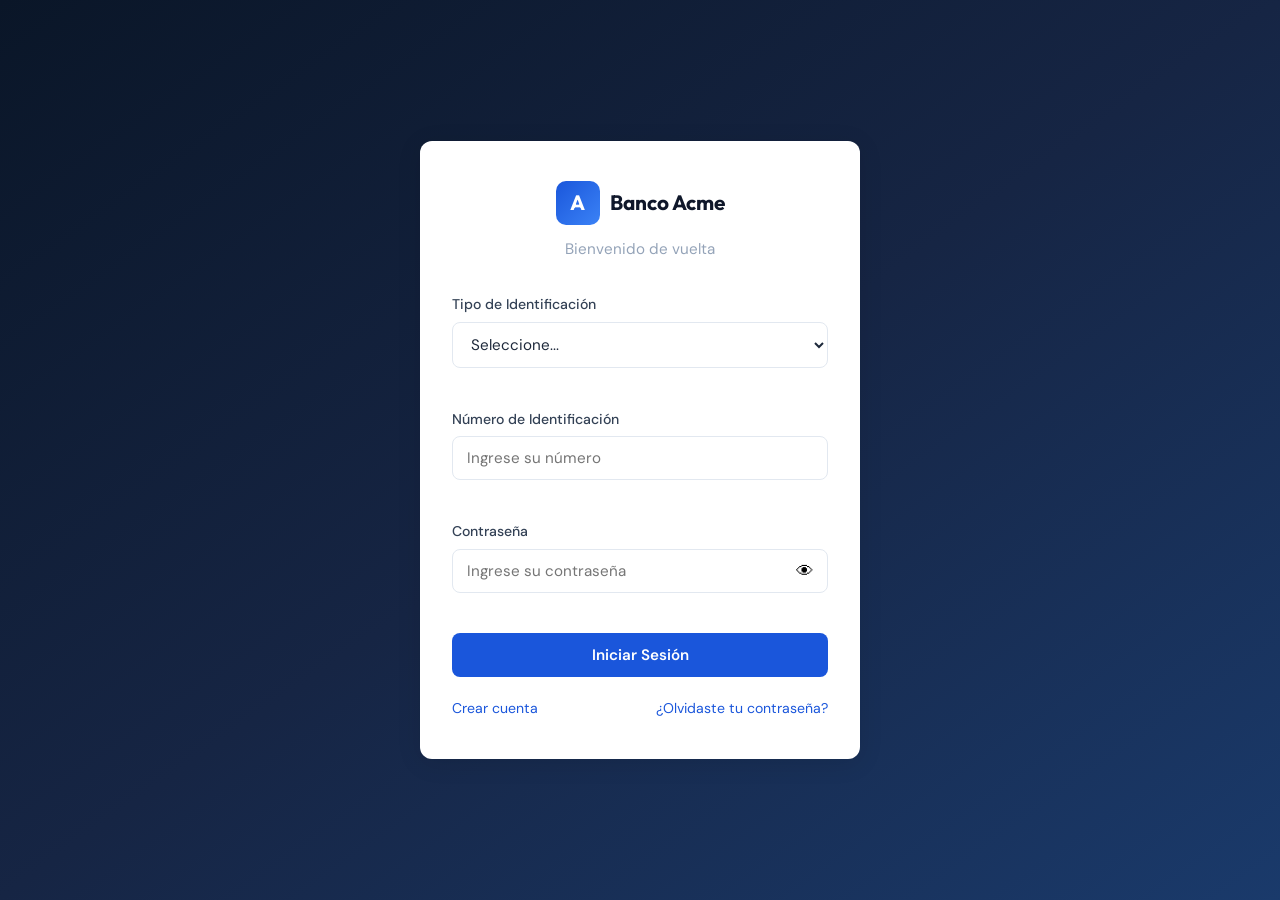
==== index.html @ b164e24a "feat: :memo: pruebas" ====
<!DOCTYPE html>
<html lang="es">
<head>
    <meta charset="UTF-8">
    <meta name="viewport" content="width=device-width, initial-scale=1.0">
    <title>Banco Acme - Inicio de Sesión</title>
    <link rel="preconnect" href="https://fonts.googleapis.com">
    <link href="https://fonts.googleapis.com/css2?family=Outfit:wght@300;400;500;600;700&family=DM+Sans:wght@400;500;600&display=swap" rel="stylesheet">
    <link rel="stylesheet" href="css/styles.css">
</head>
<body class="page-auth">

    <!-- ==============================
         PÁGINA DE INICIO DE SESIÓN
    ============================== -->
    <div class="auth-container">
        <div class="auth-card">
            <!-- Logo y título -->
            <div class="auth-header">
                <div class="logo">
                    <div class="logo-icon">A</div>
                    <span class="logo-text">Banco Acme</span>
                </div>
                <p class="auth-subtitle">Bienvenido de vuelta</p>
            </div>

            <!-- Formulario de login -->
            <div id="loginForm">
                <div class="form-group">
                    <label for="tipoId">Tipo de Identificación</label>
                    <select id="tipoId" required>
                        <option value="">Seleccione...</option>
                        <option value="CC">Cédula de Ciudadanía</option>
                        <option value="TI">Tarjeta de Identidad</option>
                        <option value="CE">Cédula de Extranjería</option>
                        <option value="PP">Pasaporte</option>
                    </select>
                    <span class="error-msg" id="errorTipoId"></span>
                </div>

                <div class="form-group">
                    <label for="numId">Número de Identificación</label>
                    <input type="text" id="numId" placeholder="Ingrese su número" required>
                    <span class="error-msg" id="errorNumId"></span>
                </div>

                <div class="form-group">
                    <label for="password">Contraseña</label>
                    <div class="password-wrapper">
                        <input type="password" id="password" placeholder="Ingrese su contraseña" required>
                        <button type="button" class="toggle-pass" onclick="togglePassword('password', this)">👁</button>
                    </div>
                    <span class="error-msg" id="errorPassword"></span>
                </div>

                <button class="btn btn-primary" onclick="iniciarSesion()">Iniciar Sesión</button>

                <!-- Mensaje de error general -->
                <div id="mensajeError" class="alert alert-error" style="display:none;"></div>

                <div class="auth-links">
                    <a href="registro.html">Crear cuenta</a>
                    <a href="recuperar.html">¿Olvidaste tu contraseña?</a>
                </div>
            </div>
        </div>
    </div>

    <script src="js/utils.js"></script>
    <script src="js/auth.js"></script>
</body>
</html>
---- css/styles.css ----
/* ==============================
   VARIABLES CSS (Paleta bancaria)
   ============================== */
:root {
    --azul-oscuro: #0a1628;
    --azul-primario: #1a56db;
    --azul-hover: #1648b8;
    --azul-claro: #e8f0fe;
    --verde: #16a34a;
    --rojo: #dc2626;
    --rojo-claro: #fef2f2;
    --gris-50: #f8fafc;
    --gris-100: #f1f5f9;
    --gris-200: #e2e8f0;
    --gris-300: #cbd5e1;
    --gris-400: #94a3b8;
    --gris-600: #475569;
    --gris-700: #334155;
    --gris-800: #1e293b;
    --gris-900: #0f172a;
    --blanco: #ffffff;
    --sombra: 0 1px 3px rgba(0,0,0,0.08), 0 4px 12px rgba(0,0,0,0.04);
    --sombra-lg: 0 4px 24px rgba(0,0,0,0.1);
    --radio: 12px;
    --radio-sm: 8px;
    --transicion: 0.2s ease;
}

/* ==============================
   RESET Y BASE
   ============================== */
*, *::before, *::after {
    margin: 0;
    padding: 0;
    box-sizing: border-box;
}

body {
    font-family: 'DM Sans', sans-serif;
    background: var(--gris-50);
    color: var(--gris-800);
    line-height: 1.6;
    min-height: 100vh;
}

h1, h2, h3 {
    font-family: 'Outfit', sans-serif;
    font-weight: 600;
    color: var(--gris-900);
}

/* ==============================
   LOGO
   ============================== */
.logo {
    display: flex;
    align-items: center;
    gap: 10px;
}

.logo-icon {
    width: 44px;
    height: 44px;
    background: linear-gradient(135deg, var(--azul-primario), #3b82f6);
    color: var(--blanco);
    border-radius: 10px;
    display: flex;
    align-items: center;
    justify-content: center;
    font-family: 'Outfit', sans-serif;
    font-weight: 700;
    font-size: 1.3rem;
}

.logo-icon--sm {
    width: 36px;
    height: 36px;
    font-size: 1rem;
}

.logo-text {
    font-family: 'Outfit', sans-serif;
    font-weight: 700;
    font-size: 1.3rem;
    color: var(--gris-900);
}

/* ==============================
   PÁGINAS DE AUTENTICACIÓN
   ============================== */
.page-auth {
    display: flex;
    align-items: center;
    justify-content: center;
    min-height: 100vh;
    padding: 20px;
    background: linear-gradient(145deg, var(--azul-oscuro) 0%, #162544 50%, #1a3a6b 100%);
}

.auth-container {
    width: 100%;
    max-width: 440px;
    animation: fadeIn 0.4s ease;
}

.auth-card {
    background: var(--blanco);
    border-radius: var(--radio);
    padding: 40px 32px;
    box-shadow: var(--sombra-lg);
}

.auth-card--wide {
    max-width: 720px;
}

.auth-container:has(.auth-card--wide) {
    max-width: 720px;
}

.auth-header {
    text-align: center;
    margin-bottom: 32px;
}

.auth-header .logo {
    justify-content: center;
    margin-bottom: 12px;
}

.auth-subtitle {
    color: var(--gris-400);
    font-size: 0.95rem;
}

.auth-links {
    display: flex;
    justify-content: space-between;
    margin-top: 20px;
    font-size: 0.88rem;
}

.auth-links a {
    color: var(--azul-primario);
    text-decoration: none;
    transition: color var(--transicion);
}

.auth-links a:hover {
    color: var(--azul-hover);
    text-decoration: underline;
}

/* ==============================
   FORMULARIOS
   ============================== */
.form-group {
    margin-bottom: 18px;
}

.form-group label {
    display: block;
    font-size: 0.88rem;
    font-weight: 500;
    color: var(--gris-700);
    margin-bottom: 6px;
}

.form-group input,
.form-group select {
    width: 100%;
    padding: 11px 14px;
    border: 1.5px solid var(--gris-200);
    border-radius: var(--radio-sm);
    font-size: 0.95rem;
    font-family: 'DM Sans', sans-serif;
    color: var(--gris-800);
    background: var(--blanco);
    transition: border-color var(--transicion), box-shadow var(--transicion);
    outline: none;
}

.form-group input:focus,
.form-group select:focus {
    border-color: var(--azul-primario);
    box-shadow: 0 0 0 3px rgba(26, 86, 219, 0.12);
}

.form-group input.input-error,
.form-group select.input-error {
    border-color: var(--rojo);
}

.password-wrapper {
    position: relative;
}

.password-wrapper input {
    padding-right: 44px;
}

.toggle-pass {
    position: absolute;
    right: 10px;
    top: 50%;
    transform: translateY(-50%);
    background: none;
    border: none;
    cursor: pointer;
    font-size: 1.1rem;
    padding: 4px;
}

.error-msg {
    display: block;
    color: var(--rojo);
    font-size: 0.8rem;
    margin-top: 4px;
    min-height: 18px;
}

.form-grid {
    display: grid;
    grid-template-columns: 1fr 1fr;
    gap: 0 20px;
}

/* ==============================
   BOTONES
   ============================== */
.btn {
    display: inline-flex;
    align-items: center;
    justify-content: center;
    gap: 8px;
    padding: 12px 24px;
    border: none;
    border-radius: var(--radio-sm);
    font-family: 'DM Sans', sans-serif;
    font-size: 0.95rem;
    font-weight: 600;
    cursor: pointer;
    transition: all var(--transicion);
    text-decoration: none;
}

.btn-primary {
    background: var(--azul-primario);
    color: var(--blanco);
    width: 100%;
}

.btn-primary:hover {
    background: var(--azul-hover);
    transform: translateY(-1px);
}

.btn-secondary {
    background: var(--gris-100);
    color: var(--gris-700);
}

.btn-secondary:hover {
    background: var(--gris-200);
}

.btn-outline {
    background: transparent;
    color: var(--azul-primario);
    border: 1.5px solid var(--azul-primario);
    padding: 8px 16px;
    font-size: 0.88rem;
}

.btn-outline:hover {
    background: var(--azul-claro);
}

.btn-group {
    display: flex;
    gap: 12px;
    margin-top: 8px;
}

.btn-group .btn {
    flex: 1;
}

/* ==============================
   ALERTAS
   ============================== */
.alert {
    padding: 12px 16px;
    border-radius: var(--radio-sm);
    font-size: 0.9rem;
    margin-top: 16px;
    text-align: center;
}

.alert-error {
    background: var(--rojo-claro);
    color: var(--rojo);
    border: 1px solid #fecaca;
}

.alert-success {
    background: #f0fdf4;
    color: var(--verde);
    border: 1px solid #bbf7d0;
}

.info-text {
    color: var(--gris-400);
    font-size: 0.9rem;
    text-align: center;
    padding: 20px;
}

/* ==============================
   RESUMEN DE REGISTRO
   ============================== */
.resumen-card {
    text-align: center;
    padding: 20px 0;
}

.resumen-icon {
    font-size: 3rem;
    margin-bottom: 12px;
}

.resumen-card h2 {
    margin-bottom: 20px;
    color: var(--verde);
}

.resumen-datos {
    background: var(--gris-50);
    border-radius: var(--radio-sm);
    padding: 20px;
    text-align: left;
    margin-bottom: 24px;
}

.resumen-datos p {
    padding: 6px 0;
    border-bottom: 1px solid var(--gris-200);
}

.resumen-datos p:last-child {
    border-bottom: none;
}

/* ==============================
   LAYOUT DEL DASHBOARD
   ============================== */
.page-dashboard {
    display: flex;
    min-height: 100vh;
}

/* Sidebar */
.sidebar {
    width: 260px;
    background: var(--blanco);
    border-right: 1px solid var(--gris-200);
    display: flex;
    flex-direction: column;
    position: fixed;
    top: 0;
    left: 0;
    bottom: 0;
    z-index: 100;
    transition: transform 0.3s ease;
}

.sidebar-header {
    padding: 20px 20px 16px;
    border-bottom: 1px solid var(--gris-200);
}

.sidebar-nav {
    flex: 1;
    padding: 12px;
    display: flex;
    flex-direction: column;
    gap: 4px;
    overflow-y: auto;
}

.nav-item {
    display: flex;
    align-items: center;
    gap: 10px;
    width: 100%;
    padding: 11px 14px;
    border: none;
    border-radius: var(--radio-sm);
    background: transparent;
    font-family: 'DM Sans', sans-serif;
    font-size: 0.92rem;
    font-weight: 500;
    color: var(--gris-600);
    cursor: pointer;
    transition: all var(--transicion);
    text-align: left;
}

.nav-item:hover {
    background: var(--gris-100);
    color: var(--gris-900);
}

.nav-item.active {
    background: var(--azul-claro);
    color: var(--azul-primario);
    font-weight: 600;
}

.nav-item--danger {
    color: var(--rojo);
}

.nav-item--danger:hover {
    background: var(--rojo-claro);
    color: var(--rojo);
}

.nav-icon {
    font-size: 1.1rem;
    width: 22px;
    text-align: center;
}

.sidebar-footer {
    padding: 16px 20px;
    border-top: 1px solid var(--gris-200);
    font-size: 0.85rem;
    color: var(--gris-400);
}

/* Menú toggle para móviles */
.menu-toggle {
    display: none;
    position: fixed;
    top: 14px;
    left: 14px;
    z-index: 200;
    background: var(--blanco);
    border: 1px solid var(--gris-200);
    border-radius: var(--radio-sm);
    padding: 8px 12px;
    font-size: 1.3rem;
    cursor: pointer;
    box-shadow: var(--sombra);
}

/* Contenido principal */
.main-content {
    flex: 1;
    margin-left: 260px;
    padding: 32px;
    max-width: 960px;
}

.dash-header {
    display: flex;
    justify-content: space-between;
    align-items: center;
    margin-bottom: 28px;
}

.dash-header h1 {
    font-size: 1.6rem;
}

.dash-fecha {
    color: var(--gris-400);
    font-size: 0.88rem;
}

/* ==============================
   TARJETA DE CUENTA
   ============================== */
.cuenta-card {
    background: linear-gradient(135deg, var(--azul-oscuro) 0%, #1a3a6b 100%);
    border-radius: var(--radio);
    padding: 28px 32px;
    color: var(--blanco);
    box-shadow: var(--sombra-lg);
}

.cuenta-card__header {
    display: flex;
    justify-content: space-between;
    align-items: center;
    margin-bottom: 24px;
}

.cuenta-badge {
    background: rgba(255,255,255,0.15);
    padding: 4px 12px;
    border-radius: 20px;
    font-size: 0.8rem;
    font-weight: 500;
}

.cuenta-estado {
    font-size: 0.85rem;
    color: #86efac;
}

.cuenta-numero {
    font-family: 'Outfit', monospace;
    font-size: 1.3rem;
    letter-spacing: 2px;
    margin-bottom: 16px;
    opacity: 0.9;
}

.cuenta-saldo-label {
    font-size: 0.85rem;
    opacity: 0.7;
}

.cuenta-saldo {
    font-family: 'Outfit', sans-serif;
    font-size: 2.2rem;
    font-weight: 700;
}

.cuenta-card__footer {
    margin-top: 24px;
    padding-top: 16px;
    border-top: 1px solid rgba(255,255,255,0.15);
    display: flex;
    justify-content: space-between;
    font-size: 0.88rem;
    opacity: 0.85;
}

/* ==============================
   SECCIONES DEL DASHBOARD
   ============================== */
.seccion-header {
    display: flex;
    justify-content: space-between;
    align-items: center;
    margin-bottom: 20px;
}

.seccion-header h2 {
    font-size: 1.2rem;
}

/* Tabla */
.tabla-container {
    background: var(--blanco);
    border-radius: var(--radio);
    box-shadow: var(--sombra);
    overflow-x: auto;
}

.tabla {
    width: 100%;
    border-collapse: collapse;
}

.tabla th {
    background: var(--gris-50);
    padding: 12px 16px;
    text-align: left;
    font-size: 0.82rem;
    font-weight: 600;
    color: var(--gris-600);
    text-transform: uppercase;
    letter-spacing: 0.5px;
    border-bottom: 2px solid var(--gris-200);
}

.tabla td {
    padding: 12px 16px;
    font-size: 0.9rem;
    border-bottom: 1px solid var(--gris-100);
}

.tabla tr:hover td {
    background: var(--gris-50);
}

.valor-positivo {
    color: var(--verde);
    font-weight: 600;
}

.valor-negativo {
    color: var(--rojo);
    font-weight: 600;
}

/* Formulario de operación */
.form-operacion {
    background: var(--blanco);
    border-radius: var(--radio);
    padding: 28px;
    box-shadow: var(--sombra);
    max-width: 500px;
}

.info-cuenta {
    background: var(--gris-50);
    border-radius: var(--radio-sm);
    padding: 16px;
    margin-bottom: 20px;
}

.info-cuenta p {
    font-size: 0.9rem;
    padding: 4px 0;
}

/* Resumen de transacción */
.resumen-transaccion {
    margin-top: 24px;
    background: var(--blanco);
    border-radius: var(--radio);
    padding: 24px;
    box-shadow: var(--sombra);
    border-left: 4px solid var(--verde);
}

.resumen-transaccion h3 {
    color: var(--verde);
    margin-bottom: 16px;
    font-size: 1.05rem;
}

.resumen-transaccion p {
    padding: 6px 0;
    font-size: 0.9rem;
    border-bottom: 1px solid var(--gris-100);
}

.resumen-transaccion p:last-child {
    border-bottom: none;
}

.resumen-transaccion .btn-outline {
    margin-top: 16px;
}

/* ==============================
   CERTIFICADO BANCARIO
   ============================== */
.certificado {
    background: var(--blanco);
    border-radius: var(--radio);
    box-shadow: var(--sombra);
    padding: 48px 40px;
    max-width: 700px;
    border: 2px solid var(--gris-200);
}

.certificado__header {
    text-align: center;
    padding-bottom: 20px;
    border-bottom: 2px solid var(--azul-primario);
    margin-bottom: 32px;
}

.certificado__header .logo {
    justify-content: center;
    margin-bottom: 4px;
}

.certificado__header p {
    font-size: 0.85rem;
    color: var(--gris-400);
}

.certificado__body h2 {
    text-align: center;
    font-size: 1.4rem;
    margin-bottom: 8px;
    letter-spacing: 2px;
}

.certificado__fecha {
    text-align: center;
    color: var(--gris-400);
    font-size: 0.9rem;
    margin-bottom: 28px;
}

.certificado__texto p {
    margin-bottom: 16px;
    font-size: 0.95rem;
    line-height: 1.7;
}

.certificado__titular {
    font-size: 1.15rem !important;
    font-weight: 600;
    text-align: center;
    color: var(--azul-primario);
    text-transform: uppercase;
    letter-spacing: 1px;
}

.certificado__tabla {
    width: 100%;
    margin: 20px 0;
    border-collapse: collapse;
}

.certificado__tabla td {
    padding: 8px 12px;
    font-size: 0.92rem;
    border-bottom: 1px solid var(--gris-100);
}

.certificado__footer {
    margin-top: 48px;
    text-align: center;
}

.firma-linea {
    width: 200px;
    height: 1px;
    background: var(--gris-800);
    margin: 0 auto 8px;
}

.certificado__footer p {
    font-size: 0.88rem;
    color: var(--gris-600);
}

/* ==============================
   ANIMACIONES
   ============================== */
@keyframes fadeIn {
    from { opacity: 0; transform: translateY(12px); }
    to { opacity: 1; transform: translateY(0); }
}

.seccion {
    animation: fadeIn 0.3s ease;
}

/* ==============================
   RESPONSIVE
   ============================== */
@media (max-width: 768px) {
    .form-grid {
        grid-template-columns: 1fr;
    }

    .auth-card {
        padding: 28px 20px;
    }

    /* Dashboard móvil */
    .sidebar {
        transform: translateX(-100%);
    }

    .sidebar.open {
        transform: translateX(0);
    }

    .menu-toggle {
        display: block;
    }

    .main-content {
        margin-left: 0;
        padding: 20px 16px;
        padding-top: 60px;
    }

    .dash-header {
        flex-direction: column;
        align-items: flex-start;
        gap: 4px;
    }

    .dash-header h1 {
        font-size: 1.3rem;
    }

    .cuenta-card {
        padding: 20px;
    }

    .cuenta-saldo {
        font-size: 1.7rem;
    }

    .cuenta-card__footer {
        flex-direction: column;
        gap: 4px;
    }

    .certificado {
        padding: 24px 16px;
    }

    .seccion-header {
        flex-direction: column;
        gap: 12px;
        align-items: flex-start;
    }
}

@media (max-width: 480px) {
    .auth-links {
        flex-direction: column;
        gap: 8px;
        text-align: center;
    }

    .btn-group {
        flex-direction: column;
    }
}

/* ==============================
   IMPRESIÓN
   ============================== */
@media print {
    .sidebar, .menu-toggle, .btn, .nav-item, .dash-header {
        display: none !important;
    }

    .main-content {
        margin: 0;
        padding: 0;
    }

    .seccion {
        display: block !important;
        box-shadow: none;
    }

    .certificado {
        border: 1px solid #ccc;
        box-shadow: none;
    }
}
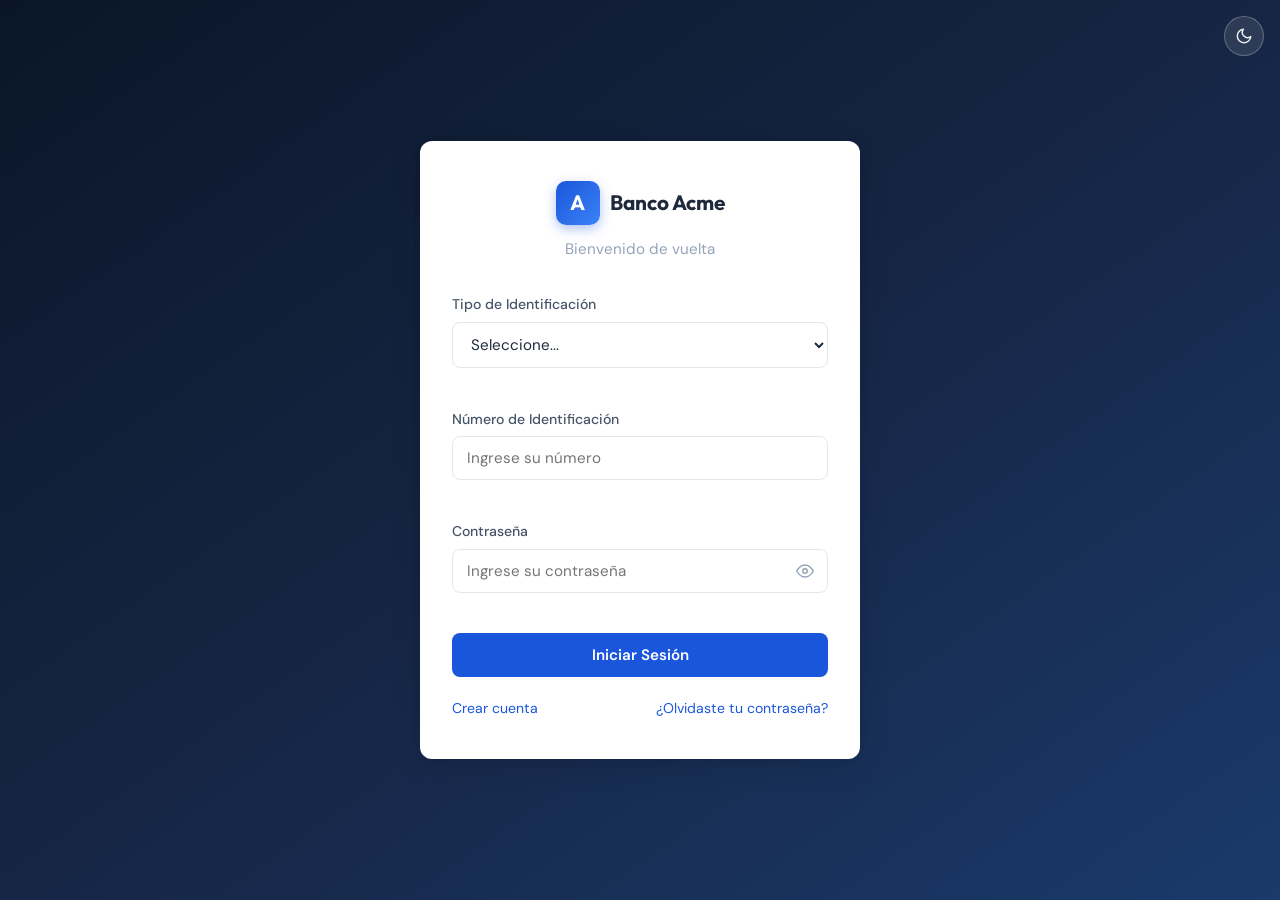
==== commit 8c4a90a9: "feat: sparkles: addFuntions" ====
--- a/index.html
+++ b/index.html
@@ -4,17 +4,31 @@
     <meta charset="UTF-8">
     <meta name="viewport" content="width=device-width, initial-scale=1.0">
     <title>Banco Acme - Inicio de Sesión</title>
+
+    <!-- Aplicar el tema ANTES de que se muestre la página,
+         para evitar que el usuario vea un "parpadeo" de colores incorrectos -->
+    <script>
+        var temaGuardado = localStorage.getItem("acmebank_tema");
+        if (temaGuardado === "dark") {
+            document.documentElement.setAttribute("data-theme", "dark");
+        }
+    </script>
+
     <link rel="preconnect" href="https://fonts.googleapis.com">
     <link href="https://fonts.googleapis.com/css2?family=Outfit:wght@300;400;500;600;700&family=DM+Sans:wght@400;500;600&display=swap" rel="stylesheet">
     <link rel="stylesheet" href="css/styles.css">
 </head>
 <body class="page-auth">
 
+    <!-- Botón para cambiar entre modo claro y oscuro -->
+    <button class="theme-toggle" id="btnTema" onclick="toggleTema()" title="Cambiar tema"></button>
+
     <!-- ==============================
          PÁGINA DE INICIO DE SESIÓN
     ============================== -->
     <div class="auth-container">
         <div class="auth-card">
+
             <!-- Logo y título -->
             <div class="auth-header">
                 <div class="logo">
@@ -48,14 +62,21 @@
                     <label for="password">Contraseña</label>
                     <div class="password-wrapper">
                         <input type="password" id="password" placeholder="Ingrese su contraseña" required>
-                        <button type="button" class="toggle-pass" onclick="togglePassword('password', this)">👁</button>
+                        <!-- El botón del ojo, el ícono SVG lo pone utils.js al hacer clic -->
+                        <button type="button" class="toggle-pass" onclick="togglePassword('password', this)" aria-label="Mostrar contraseña">
+                            <svg xmlns="http://www.w3.org/2000/svg" width="18" height="18" viewBox="0 0 24 24"
+                                fill="none" stroke="currentColor" stroke-width="2" stroke-linecap="round" stroke-linejoin="round">
+                                <path d="M1 12s4-8 11-8 11 8 11 8-4 8-11 8-11-8-11-8z"/>
+                                <circle cx="12" cy="12" r="3"/>
+                            </svg>
+                        </button>
                     </div>
                     <span class="error-msg" id="errorPassword"></span>
                 </div>
 
                 <button class="btn btn-primary" onclick="iniciarSesion()">Iniciar Sesión</button>
 
-                <!-- Mensaje de error general -->
+                <!-- Mensaje de error general (se muestra si el usuario no existe) -->
                 <div id="mensajeError" class="alert alert-error" style="display:none;"></div>
 
                 <div class="auth-links">
@@ -63,10 +84,11 @@
                     <a href="recuperar.html">¿Olvidaste tu contraseña?</a>
                 </div>
             </div>
+
         </div>
     </div>
 
     <script src="js/utils.js"></script>
     <script src="js/auth.js"></script>
 </body>
-</html>+</html>
--- a/css/styles.css
+++ b/css/styles.css
@@ -1,33 +1,83 @@
 /* ==============================
-   VARIABLES CSS (Paleta bancaria)
+   VARIABLES CSS
+   Aquí definimos los colores y valores
+   que usaremos en toda la página
    ============================== */
 :root {
-    --azul-oscuro: #0a1628;
+    /* --- Colores de marca (no cambian con el tema) --- */
     --azul-primario: #1a56db;
     --azul-hover: #1648b8;
-    --azul-claro: #e8f0fe;
     --verde: #16a34a;
     --rojo: #dc2626;
-    --rojo-claro: #fef2f2;
-    --gris-50: #f8fafc;
-    --gris-100: #f1f5f9;
-    --gris-200: #e2e8f0;
-    --gris-300: #cbd5e1;
-    --gris-400: #94a3b8;
-    --gris-600: #475569;
-    --gris-700: #334155;
-    --gris-800: #1e293b;
-    --gris-900: #0f172a;
-    --blanco: #ffffff;
-    --sombra: 0 1px 3px rgba(0,0,0,0.08), 0 4px 12px rgba(0,0,0,0.04);
-    --sombra-lg: 0 4px 24px rgba(0,0,0,0.1);
+
+    /* --- Variables semánticas (MODO CLARO por defecto) ---
+       Estas sí cambian cuando activamos el modo oscuro */
+    --bg-body: #f8fafc;
+    --bg-surface: #ffffff;
+    --bg-surface-2: #f1f5f9;
+    --bg-input: #ffffff;
+    --bg-hover: #f1f5f9;
+    --bg-active: #e8f0fe;
+    --bg-active-text: #1a56db;
+
+    --text-primary: #1e293b;
+    --text-secondary: #334155;
+    --text-muted: #94a3b8;
+    --text-label: #475569;
+
+    --border-color: #e2e8f0;
+    --border-input: #e2e8f0;
+    --border-focus: rgba(26, 86, 219, 0.15);
+
+    --rojo-suave: #fef2f2;
+    --verde-suave: #f0fdf4;
+    --azul-suave: #e8f0fe;
+
+    --sombra: 0 1px 3px rgba(0,0,0,0.07), 0 4px 12px rgba(0,0,0,0.04);
+    --sombra-lg: 0 8px 30px rgba(0,0,0,0.10), 0 2px 8px rgba(0,0,0,0.06);
+
     --radio: 12px;
     --radio-sm: 8px;
     --transicion: 0.2s ease;
 }
 
 /* ==============================
+   MODO OSCURO
+   Cuando el <html> tiene data-theme="dark",
+   reemplazamos las variables por colores oscuros
+   ============================== */
+[data-theme="dark"] {
+    --bg-body: #0f172a;
+    --bg-surface: #1e293b;
+    --bg-surface-2: #263447;
+    --bg-input: #1e2d42;
+    --bg-hover: #2d3f57;
+    --bg-active: #1a2f50;
+    --bg-active-text: #60a5fa;
+
+    --text-primary: #e2e8f0;
+    --text-secondary: #cbd5e1;
+    --text-muted: #64748b;
+    --text-label: #94a3b8;
+
+    --border-color: #334155;
+    --border-input: #334155;
+    --border-focus: rgba(96, 165, 250, 0.2);
+
+    --rojo-suave: #3b1515;
+    --verde-suave: #0f2d1a;
+    --azul-suave: #1a2f50;
+
+    --sombra: 0 1px 3px rgba(0,0,0,0.3), 0 4px 12px rgba(0,0,0,0.2);
+    --sombra-lg: 0 8px 30px rgba(0,0,0,0.4), 0 2px 8px rgba(0,0,0,0.3);
+
+    --verde: #22c55e;
+    --rojo: #f87171;
+}
+
+/* ==============================
    RESET Y BASE
+   Eliminamos márgenes/rellenos por defecto
    ============================== */
 *, *::before, *::after {
     margin: 0;
@@ -37,16 +87,17 @@
 
 body {
     font-family: 'DM Sans', sans-serif;
-    background: var(--gris-50);
-    color: var(--gris-800);
+    background: var(--bg-body);
+    color: var(--text-primary);
     line-height: 1.6;
     min-height: 100vh;
+    transition: background var(--transicion), color var(--transicion);
 }
 
 h1, h2, h3 {
     font-family: 'Outfit', sans-serif;
     font-weight: 600;
-    color: var(--gris-900);
+    color: var(--text-primary);
 }
 
 /* ==============================
@@ -58,11 +109,12 @@
     gap: 10px;
 }
 
+/* El icono cuadrado con la "A" */
 .logo-icon {
     width: 44px;
     height: 44px;
     background: linear-gradient(135deg, var(--azul-primario), #3b82f6);
-    color: var(--blanco);
+    color: #ffffff;
     border-radius: 10px;
     display: flex;
     align-items: center;
@@ -70,6 +122,8 @@
     font-family: 'Outfit', sans-serif;
     font-weight: 700;
     font-size: 1.3rem;
+    flex-shrink: 0;
+    box-shadow: 0 4px 12px rgba(26,86,219,0.35);
 }
 
 .logo-icon--sm {
@@ -82,11 +136,49 @@
     font-family: 'Outfit', sans-serif;
     font-weight: 700;
     font-size: 1.3rem;
-    color: var(--gris-900);
+    color: var(--text-primary);
+}
+
+/* ==============================
+   BOTÓN DE TEMA (Claro / Oscuro)
+   Botón circular flotante en las páginas de auth
+   y en el header del dashboard
+   ============================== */
+.theme-toggle {
+    width: 40px;
+    height: 40px;
+    border-radius: 50%;
+    border: 1.5px solid rgba(255,255,255,0.25);
+    background: rgba(255,255,255,0.1);
+    color: rgba(255,255,255,0.9);
+    cursor: pointer;
+    display: flex;
+    align-items: center;
+    justify-content: center;
+    transition: all var(--transicion);
+    flex-shrink: 0;
+}
+
+.theme-toggle:hover {
+    background: rgba(255,255,255,0.2);
+    transform: scale(1.05);
+}
+
+/* Versión del botón para el dashboard (fondo claro) */
+.theme-toggle--dash {
+    border-color: var(--border-color);
+    background: var(--bg-surface);
+    color: var(--text-label);
+}
+
+.theme-toggle--dash:hover {
+    background: var(--bg-hover);
+    color: var(--text-primary);
 }
 
 /* ==============================
    PÁGINAS DE AUTENTICACIÓN
+   (index.html, registro.html, recuperar.html)
    ============================== */
 .page-auth {
     display: flex;
@@ -94,7 +186,16 @@
     justify-content: center;
     min-height: 100vh;
     padding: 20px;
-    background: linear-gradient(145deg, var(--azul-oscuro) 0%, #162544 50%, #1a3a6b 100%);
+    background: linear-gradient(145deg, #0a1628 0%, #162544 50%, #1a3a6b 100%);
+    position: relative;
+}
+
+/* Botón de tema en páginas de auth: fijo arriba a la derecha */
+.page-auth .theme-toggle {
+    position: fixed;
+    top: 16px;
+    right: 16px;
+    z-index: 50;
 }
 
 .auth-container {
@@ -104,10 +205,11 @@
 }
 
 .auth-card {
-    background: var(--blanco);
+    background: var(--bg-surface);
     border-radius: var(--radio);
     padding: 40px 32px;
     box-shadow: var(--sombra-lg);
+    transition: background var(--transicion);
 }
 
 .auth-card--wide {
@@ -129,7 +231,7 @@
 }
 
 .auth-subtitle {
-    color: var(--gris-400);
+    color: var(--text-muted);
     font-size: 0.95rem;
 }
 
@@ -162,7 +264,7 @@
     display: block;
     font-size: 0.88rem;
     font-weight: 500;
-    color: var(--gris-700);
+    color: var(--text-label);
     margin-bottom: 6px;
 }
 
@@ -170,20 +272,20 @@
 .form-group select {
     width: 100%;
     padding: 11px 14px;
-    border: 1.5px solid var(--gris-200);
+    border: 1.5px solid var(--border-input);
     border-radius: var(--radio-sm);
     font-size: 0.95rem;
     font-family: 'DM Sans', sans-serif;
-    color: var(--gris-800);
-    background: var(--blanco);
-    transition: border-color var(--transicion), box-shadow var(--transicion);
+    color: var(--text-primary);
+    background: var(--bg-input);
+    transition: border-color var(--transicion), box-shadow var(--transicion), background var(--transicion);
     outline: none;
 }
 
 .form-group input:focus,
 .form-group select:focus {
     border-color: var(--azul-primario);
-    box-shadow: 0 0 0 3px rgba(26, 86, 219, 0.12);
+    box-shadow: 0 0 0 3px var(--border-focus);
 }
 
 .form-group input.input-error,
@@ -191,6 +293,7 @@
     border-color: var(--rojo);
 }
 
+/* Wrapper del campo de contraseña */
 .password-wrapper {
     position: relative;
 }
@@ -199,6 +302,7 @@
     padding-right: 44px;
 }
 
+/* Botón ojo para mostrar/ocultar contraseña */
 .toggle-pass {
     position: absolute;
     right: 10px;
@@ -207,10 +311,19 @@
     background: none;
     border: none;
     cursor: pointer;
-    font-size: 1.1rem;
+    color: var(--text-muted);
     padding: 4px;
-}
-
+    display: flex;
+    align-items: center;
+    justify-content: center;
+    transition: color var(--transicion);
+}
+
+.toggle-pass:hover {
+    color: var(--text-label);
+}
+
+/* Mensaje de error debajo del campo */
 .error-msg {
     display: block;
     color: var(--rojo);
@@ -219,6 +332,7 @@
     min-height: 18px;
 }
 
+/* Grid de dos columnas para formularios anchos */
 .form-grid {
     display: grid;
     grid-template-columns: 1fr 1fr;
@@ -244,26 +358,31 @@
     text-decoration: none;
 }
 
+/* Botón azul principal */
 .btn-primary {
     background: var(--azul-primario);
-    color: var(--blanco);
+    color: #ffffff;
     width: 100%;
 }
 
 .btn-primary:hover {
     background: var(--azul-hover);
     transform: translateY(-1px);
-}
-
+    box-shadow: 0 4px 12px rgba(26,86,219,0.3);
+}
+
+/* Botón secundario (gris) */
 .btn-secondary {
-    background: var(--gris-100);
-    color: var(--gris-700);
+    background: var(--bg-surface-2);
+    color: var(--text-label);
 }
 
 .btn-secondary:hover {
-    background: var(--gris-200);
-}
-
+    background: var(--border-color);
+    color: var(--text-primary);
+}
+
+/* Botón con solo borde */
 .btn-outline {
     background: transparent;
     color: var(--azul-primario);
@@ -273,9 +392,25 @@
 }
 
 .btn-outline:hover {
-    background: var(--azul-claro);
-}
-
+    background: var(--azul-suave);
+}
+
+/* Botón de volver (con flecha) */
+.btn-volver {
+    background: var(--bg-surface-2);
+    color: var(--text-label);
+    border: 1.5px solid var(--border-color);
+    padding: 9px 18px;
+    font-size: 0.88rem;
+    width: auto;
+}
+
+.btn-volver:hover {
+    background: var(--bg-hover);
+    color: var(--text-primary);
+}
+
+/* Grupo de botones lado a lado */
 .btn-group {
     display: flex;
     gap: 12px;
@@ -287,7 +422,7 @@
 }
 
 /* ==============================
-   ALERTAS
+   ALERTAS / MENSAJES
    ============================== */
 .alert {
     padding: 12px 16px;
@@ -298,35 +433,45 @@
 }
 
 .alert-error {
-    background: var(--rojo-claro);
+    background: var(--rojo-suave);
     color: var(--rojo);
-    border: 1px solid #fecaca;
+    border: 1px solid rgba(220,38,38,0.2);
 }
 
 .alert-success {
-    background: #f0fdf4;
+    background: var(--verde-suave);
     color: var(--verde);
-    border: 1px solid #bbf7d0;
-}
-
+    border: 1px solid rgba(22,163,74,0.2);
+}
+
+/* Texto informativo gris */
 .info-text {
-    color: var(--gris-400);
+    color: var(--text-muted);
     font-size: 0.9rem;
     text-align: center;
     padding: 20px;
 }
 
 /* ==============================
-   RESUMEN DE REGISTRO
+   RESUMEN DE REGISTRO EXITOSO
+   (registro.html - después de crear cuenta)
    ============================== */
 .resumen-card {
     text-align: center;
     padding: 20px 0;
 }
 
+/* Icono de check grande */
 .resumen-icon {
-    font-size: 3rem;
-    margin-bottom: 12px;
+    width: 64px;
+    height: 64px;
+    background: var(--verde-suave);
+    border-radius: 50%;
+    display: flex;
+    align-items: center;
+    justify-content: center;
+    margin: 0 auto 16px;
+    color: var(--verde);
 }
 
 .resumen-card h2 {
@@ -335,16 +480,18 @@
 }
 
 .resumen-datos {
-    background: var(--gris-50);
+    background: var(--bg-surface-2);
     border-radius: var(--radio-sm);
     padding: 20px;
     text-align: left;
     margin-bottom: 24px;
+    transition: background var(--transicion);
 }
 
 .resumen-datos p {
     padding: 6px 0;
-    border-bottom: 1px solid var(--gris-200);
+    border-bottom: 1px solid var(--border-color);
+    font-size: 0.9rem;
 }
 
 .resumen-datos p:last-child {
@@ -357,13 +504,15 @@
 .page-dashboard {
     display: flex;
     min-height: 100vh;
-}
-
-/* Sidebar */
+    background: var(--bg-body);
+    transition: background var(--transicion);
+}
+
+/* --- Sidebar (menú lateral) --- */
 .sidebar {
     width: 260px;
-    background: var(--blanco);
-    border-right: 1px solid var(--gris-200);
+    background: var(--bg-surface);
+    border-right: 1px solid var(--border-color);
     display: flex;
     flex-direction: column;
     position: fixed;
@@ -371,14 +520,15 @@
     left: 0;
     bottom: 0;
     z-index: 100;
-    transition: transform 0.3s ease;
+    transition: transform 0.3s ease, background var(--transicion), border-color var(--transicion);
 }
 
 .sidebar-header {
     padding: 20px 20px 16px;
-    border-bottom: 1px solid var(--gris-200);
-}
-
+    border-bottom: 1px solid var(--border-color);
+}
+
+/* Lista de botones de navegación */
 .sidebar-nav {
     flex: 1;
     padding: 12px;
@@ -388,6 +538,7 @@
     overflow-y: auto;
 }
 
+/* Cada ítem del menú */
 .nav-item {
     display: flex;
     align-items: center;
@@ -400,62 +551,116 @@
     font-family: 'DM Sans', sans-serif;
     font-size: 0.92rem;
     font-weight: 500;
-    color: var(--gris-600);
+    color: var(--text-label);
     cursor: pointer;
     transition: all var(--transicion);
     text-align: left;
 }
 
 .nav-item:hover {
-    background: var(--gris-100);
-    color: var(--gris-900);
-}
-
+    background: var(--bg-hover);
+    color: var(--text-primary);
+}
+
+/* Ítem activo (sección actual) */
 .nav-item.active {
-    background: var(--azul-claro);
-    color: var(--azul-primario);
+    background: var(--bg-active);
+    color: var(--bg-active-text);
     font-weight: 600;
 }
 
+/* Ítem de cerrar sesión (rojo) */
 .nav-item--danger {
     color: var(--rojo);
+    margin-top: auto;
 }
 
 .nav-item--danger:hover {
-    background: var(--rojo-claro);
+    background: var(--rojo-suave);
     color: var(--rojo);
 }
 
+/* Contenedor del ícono en el nav */
 .nav-icon {
-    font-size: 1.1rem;
     width: 22px;
-    text-align: center;
-}
-
+    display: flex;
+    align-items: center;
+    justify-content: center;
+    flex-shrink: 0;
+}
+
+/* Pie del sidebar: nombre del usuario + exportar/importar */
 .sidebar-footer {
     padding: 16px 20px;
-    border-top: 1px solid var(--gris-200);
+    border-top: 1px solid var(--border-color);
     font-size: 0.85rem;
-    color: var(--gris-400);
-}
-
-/* Menú toggle para móviles */
+    color: var(--text-muted);
+}
+
+.sidebar-footer p {
+    margin-bottom: 10px;
+    font-weight: 500;
+    white-space: nowrap;
+    overflow: hidden;
+    text-overflow: ellipsis;
+}
+
+/* Botones de exportar/importar en el sidebar */
+.sidebar-data-actions {
+    display: flex;
+    gap: 8px;
+}
+
+.btn-data-action {
+    flex: 1;
+    display: flex;
+    align-items: center;
+    justify-content: center;
+    gap: 5px;
+    padding: 7px 10px;
+    border: 1.5px solid var(--border-color);
+    border-radius: var(--radio-sm);
+    background: transparent;
+    color: var(--text-muted);
+    font-family: 'DM Sans', sans-serif;
+    font-size: 0.78rem;
+    font-weight: 500;
+    cursor: pointer;
+    transition: all var(--transicion);
+    text-align: center;
+    text-decoration: none;
+}
+
+.btn-data-action:hover {
+    background: var(--bg-hover);
+    color: var(--text-primary);
+    border-color: var(--azul-primario);
+}
+
+/* ==============================
+   BOTÓN MENÚ MÓVIL (hamburguesa)
+   Solo visible en pantallas pequeñas
+   ============================== */
 .menu-toggle {
     display: none;
     position: fixed;
     top: 14px;
     left: 14px;
     z-index: 200;
-    background: var(--blanco);
-    border: 1px solid var(--gris-200);
+    background: var(--bg-surface);
+    border: 1px solid var(--border-color);
     border-radius: var(--radio-sm);
     padding: 8px 12px;
-    font-size: 1.3rem;
     cursor: pointer;
     box-shadow: var(--sombra);
-}
-
-/* Contenido principal */
+    color: var(--text-primary);
+    align-items: center;
+    justify-content: center;
+}
+
+/* ==============================
+   CONTENIDO PRINCIPAL DEL DASHBOARD
+   ============================== */
 .main-content {
     flex: 1;
     margin-left: 260px;
@@ -463,11 +668,18 @@
     max-width: 960px;
 }
 
+/* Header: título + fecha + botón tema */
 .dash-header {
     display: flex;
     justify-content: space-between;
     align-items: center;
     margin-bottom: 28px;
+}
+
+.dash-header-left {
+    display: flex;
+    flex-direction: column;
+    gap: 2px;
 }
 
 .dash-header h1 {
@@ -475,68 +687,206 @@
 }
 
 .dash-fecha {
-    color: var(--gris-400);
+    color: var(--text-muted);
     font-size: 0.88rem;
 }
 
 /* ==============================
-   TARJETA DE CUENTA
+   TARJETA DE CUENTA (Estilo AmEx)
+   Diseñada para verse como una tarjeta bancaria real
    ============================== */
 .cuenta-card {
-    background: linear-gradient(135deg, var(--azul-oscuro) 0%, #1a3a6b 100%);
-    border-radius: var(--radio);
+    /* Gradiente oscuro tipo American Express */
+    background: linear-gradient(140deg, #0a1628 0%, #1c3a6e 55%, #0d2451 100%);
+    border-radius: 20px;
     padding: 28px 32px;
-    color: var(--blanco);
-    box-shadow: var(--sombra-lg);
-}
-
+    color: #ffffff;
+    box-shadow: 0 20px 60px rgba(0,0,0,0.4), 0 4px 20px rgba(26,86,219,0.15);
+    position: relative;
+    overflow: hidden;
+    max-width: 480px;
+}
+
+/* Círculo decorativo arriba a la derecha */
+.cuenta-card::before {
+    content: '';
+    position: absolute;
+    top: -100px;
+    right: -100px;
+    width: 300px;
+    height: 300px;
+    border-radius: 50%;
+    background: radial-gradient(circle, rgba(255,255,255,0.07) 0%, transparent 70%);
+    pointer-events: none;
+}
+
+/* Círculo decorativo abajo a la izquierda */
+.cuenta-card::after {
+    content: '';
+    position: absolute;
+    bottom: -80px;
+    left: -60px;
+    width: 220px;
+    height: 220px;
+    border-radius: 50%;
+    background: rgba(26, 86, 219, 0.15);
+    pointer-events: none;
+}
+
+/* Header de la tarjeta: logo del banco + estado */
 .cuenta-card__header {
     display: flex;
     justify-content: space-between;
     align-items: center;
     margin-bottom: 24px;
-}
-
-.cuenta-badge {
-    background: rgba(255,255,255,0.15);
-    padding: 4px 12px;
-    border-radius: 20px;
-    font-size: 0.8rem;
-    font-weight: 500;
-}
-
+    position: relative;
+    z-index: 1;
+}
+
+/* Logo del banco dentro de la tarjeta */
+.cuenta-bank-logo {
+    display: flex;
+    align-items: center;
+    gap: 8px;
+}
+
+.cuenta-bank-name {
+    font-family: 'Outfit', sans-serif;
+    font-weight: 700;
+    font-size: 0.85rem;
+    letter-spacing: 2px;
+    color: rgba(255,255,255,0.9);
+    text-transform: uppercase;
+}
+
+/* Indicador "Activa" con punto verde */
 .cuenta-estado {
-    font-size: 0.85rem;
-    color: #86efac;
-}
-
+    display: flex;
+    align-items: center;
+    gap: 6px;
+    font-size: 0.82rem;
+    color: rgba(255,255,255,0.85);
+}
+
+.estado-dot {
+    width: 8px;
+    height: 8px;
+    border-radius: 50%;
+    background: #4ade80;
+    box-shadow: 0 0 0 3px rgba(74,222,128,0.25);
+    flex-shrink: 0;
+}
+
+/* Cuerpo de la tarjeta: chip + número + saldo */
+.cuenta-card__body {
+    position: relative;
+    z-index: 1;
+    margin-bottom: 22px;
+}
+
+/* Chip EMV dorado (el cuadradito de las tarjetas) */
+.cuenta-chip {
+    width: 44px;
+    height: 34px;
+    background: linear-gradient(135deg, #c8a84b 0%, #e8cc6d 40%, #a0832e 100%);
+    border-radius: 6px;
+    margin-bottom: 18px;
+    position: relative;
+    overflow: hidden;
+}
+
+/* Líneas horizontales del chip */
+.cuenta-chip::before {
+    content: '';
+    position: absolute;
+    top: 50%;
+    left: 0;
+    right: 0;
+    height: 1px;
+    background: rgba(0,0,0,0.2);
+    transform: translateY(-50%);
+}
+
+/* Línea vertical del chip */
+.cuenta-chip::after {
+    content: '';
+    position: absolute;
+    left: 50%;
+    top: 0;
+    bottom: 0;
+    width: 1px;
+    background: rgba(0,0,0,0.2);
+    transform: translateX(-50%);
+}
+
+/* Número de cuenta */
 .cuenta-numero {
     font-family: 'Outfit', monospace;
     font-size: 1.3rem;
-    letter-spacing: 2px;
-    margin-bottom: 16px;
-    opacity: 0.9;
+    letter-spacing: 4px;
+    margin-bottom: 18px;
+    opacity: 0.95;
+    text-shadow: 0 1px 3px rgba(0,0,0,0.3);
 }
 
 .cuenta-saldo-label {
-    font-size: 0.85rem;
-    opacity: 0.7;
-}
-
+    font-size: 0.72rem;
+    text-transform: uppercase;
+    letter-spacing: 1.2px;
+    opacity: 0.6;
+    margin-bottom: 4px;
+}
+
+/* Saldo grande */
 .cuenta-saldo {
     font-family: 'Outfit', sans-serif;
-    font-size: 2.2rem;
+    font-size: 2rem;
     font-weight: 700;
-}
-
+    text-shadow: 0 2px 4px rgba(0,0,0,0.2);
+}
+
+/* Pie de la tarjeta: titular + fecha + tipo */
 .cuenta-card__footer {
-    margin-top: 24px;
-    padding-top: 16px;
-    border-top: 1px solid rgba(255,255,255,0.15);
     display: flex;
     justify-content: space-between;
-    font-size: 0.88rem;
-    opacity: 0.85;
+    align-items: flex-end;
+    padding-top: 18px;
+    border-top: 1px solid rgba(255,255,255,0.12);
+    position: relative;
+    z-index: 1;
+    gap: 12px;
+}
+
+.cuenta-footer-item {
+    display: flex;
+    flex-direction: column;
+    gap: 3px;
+}
+
+.cuenta-footer-label {
+    font-size: 0.68rem;
+    text-transform: uppercase;
+    letter-spacing: 0.8px;
+    opacity: 0.5;
+}
+
+.cuenta-card__footer p,
+.cuenta-card__footer span,
+.cuenta-card__footer strong {
+    font-size: 0.85rem;
+    opacity: 0.9;
+}
+
+/* Badge "Ahorros" en la tarjeta */
+.cuenta-badge {
+    background: rgba(255,255,255,0.12);
+    border: 1px solid rgba(255,255,255,0.2);
+    padding: 5px 12px;
+    border-radius: 20px;
+    font-size: 0.75rem;
+    font-weight: 500;
+    letter-spacing: 0.3px;
+    white-space: nowrap;
 }
 
 /* ==============================
@@ -553,12 +903,13 @@
     font-size: 1.2rem;
 }
 
-/* Tabla */
+/* --- Tabla de transacciones --- */
 .tabla-container {
-    background: var(--blanco);
+    background: var(--bg-surface);
     border-radius: var(--radio);
     box-shadow: var(--sombra);
     overflow-x: auto;
+    transition: background var(--transicion);
 }
 
 .tabla {
@@ -567,25 +918,26 @@
 }
 
 .tabla th {
-    background: var(--gris-50);
+    background: var(--bg-surface-2);
     padding: 12px 16px;
     text-align: left;
     font-size: 0.82rem;
     font-weight: 600;
-    color: var(--gris-600);
+    color: var(--text-label);
     text-transform: uppercase;
     letter-spacing: 0.5px;
-    border-bottom: 2px solid var(--gris-200);
+    border-bottom: 2px solid var(--border-color);
 }
 
 .tabla td {
     padding: 12px 16px;
     font-size: 0.9rem;
-    border-bottom: 1px solid var(--gris-100);
+    border-bottom: 1px solid var(--bg-surface-2);
+    color: var(--text-primary);
 }
 
 .tabla tr:hover td {
-    background: var(--gris-50);
+    background: var(--bg-surface-2);
 }
 
 .valor-positivo {
@@ -598,47 +950,55 @@
     font-weight: 600;
 }
 
-/* Formulario de operación */
+/* --- Formulario de operación (consignar, retirar, etc.) --- */
 .form-operacion {
-    background: var(--blanco);
+    background: var(--bg-surface);
     border-radius: var(--radio);
     padding: 28px;
     box-shadow: var(--sombra);
     max-width: 500px;
-}
-
+    transition: background var(--transicion);
+}
+
+/* Resumen de datos de la cuenta arriba del formulario */
 .info-cuenta {
-    background: var(--gris-50);
+    background: var(--bg-surface-2);
     border-radius: var(--radio-sm);
     padding: 16px;
     margin-bottom: 20px;
+    transition: background var(--transicion);
 }
 
 .info-cuenta p {
     font-size: 0.9rem;
     padding: 4px 0;
-}
-
-/* Resumen de transacción */
+    color: var(--text-primary);
+}
+
+/* --- Resumen de transacción exitosa --- */
 .resumen-transaccion {
     margin-top: 24px;
-    background: var(--blanco);
+    background: var(--bg-surface);
     border-radius: var(--radio);
     padding: 24px;
     box-shadow: var(--sombra);
     border-left: 4px solid var(--verde);
-}
-
-.resumen-transaccion h3 {
+    transition: background var(--transicion);
+}
+
+/* Título en verde del resumen */
+.success-title {
     color: var(--verde);
     margin-bottom: 16px;
     font-size: 1.05rem;
+    font-family: 'Outfit', sans-serif;
 }
 
 .resumen-transaccion p {
     padding: 6px 0;
     font-size: 0.9rem;
-    border-bottom: 1px solid var(--gris-100);
+    border-bottom: 1px solid var(--bg-surface-2);
+    color: var(--text-primary);
 }
 
 .resumen-transaccion p:last-child {
@@ -652,13 +1012,27 @@
 /* ==============================
    CERTIFICADO BANCARIO
    ============================== */
+.certificado-wrapper {
+    display: flex;
+    flex-direction: column;
+    gap: 16px;
+}
+
+/* Fila de botones debajo del certificado */
+.certificado-actions {
+    display: flex;
+    align-items: center;
+    gap: 12px;
+}
+
 .certificado {
-    background: var(--blanco);
+    background: var(--bg-surface);
     border-radius: var(--radio);
     box-shadow: var(--sombra);
     padding: 48px 40px;
     max-width: 700px;
-    border: 2px solid var(--gris-200);
+    border: 2px solid var(--border-color);
+    transition: background var(--transicion);
 }
 
 .certificado__header {
@@ -675,7 +1049,7 @@
 
 .certificado__header p {
     font-size: 0.85rem;
-    color: var(--gris-400);
+    color: var(--text-muted);
 }
 
 .certificado__body h2 {
@@ -687,7 +1061,7 @@
 
 .certificado__fecha {
     text-align: center;
-    color: var(--gris-400);
+    color: var(--text-muted);
     font-size: 0.9rem;
     margin-bottom: 28px;
 }
@@ -716,7 +1090,8 @@
 .certificado__tabla td {
     padding: 8px 12px;
     font-size: 0.92rem;
-    border-bottom: 1px solid var(--gris-100);
+    border-bottom: 1px solid var(--bg-surface-2);
+    color: var(--text-primary);
 }
 
 .certificado__footer {
@@ -727,13 +1102,14 @@
 .firma-linea {
     width: 200px;
     height: 1px;
-    background: var(--gris-800);
+    background: var(--text-primary);
     margin: 0 auto 8px;
+    opacity: 0.4;
 }
 
 .certificado__footer p {
     font-size: 0.88rem;
-    color: var(--gris-600);
+    color: var(--text-label);
 }
 
 /* ==============================
@@ -741,7 +1117,7 @@
    ============================== */
 @keyframes fadeIn {
     from { opacity: 0; transform: translateY(12px); }
-    to { opacity: 1; transform: translateY(0); }
+    to   { opacity: 1; transform: translateY(0); }
 }
 
 .seccion {
@@ -749,7 +1125,7 @@
 }
 
 /* ==============================
-   RESPONSIVE
+   RESPONSIVE (pantallas pequeñas)
    ============================== */
 @media (max-width: 768px) {
     .form-grid {
@@ -760,7 +1136,7 @@
         padding: 28px 20px;
     }
 
-    /* Dashboard móvil */
+    /* En móvil el sidebar se oculta */
     .sidebar {
         transform: translateX(-100%);
     }
@@ -770,19 +1146,19 @@
     }
 
     .menu-toggle {
-        display: block;
+        display: flex;
     }
 
     .main-content {
         margin-left: 0;
         padding: 20px 16px;
-        padding-top: 60px;
+        padding-top: 64px;
     }
 
     .dash-header {
         flex-direction: column;
         align-items: flex-start;
-        gap: 4px;
+        gap: 8px;
     }
 
     .dash-header h1 {
@@ -790,16 +1166,16 @@
     }
 
     .cuenta-card {
-        padding: 20px;
+        padding: 20px 22px;
     }
 
     .cuenta-saldo {
-        font-size: 1.7rem;
+        font-size: 1.6rem;
     }
 
     .cuenta-card__footer {
-        flex-direction: column;
-        gap: 4px;
+        flex-wrap: wrap;
+        gap: 10px;
     }
 
     .certificado {
@@ -810,6 +1186,10 @@
         flex-direction: column;
         gap: 12px;
         align-items: flex-start;
+    }
+
+    .certificado-actions {
+        flex-wrap: wrap;
     }
 }
 
@@ -826,10 +1206,18 @@
 }
 
 /* ==============================
-   IMPRESIÓN
+   ESTILOS DE IMPRESIÓN
+   Cuando el usuario imprime, ocultamos
+   lo que no debe aparecer en el papel
    ============================== */
 @media print {
-    .sidebar, .menu-toggle, .btn, .nav-item, .dash-header {
+    .sidebar,
+    .menu-toggle,
+    .btn,
+    .nav-item,
+    .dash-header,
+    .certificado-actions,
+    .theme-toggle {
         display: none !important;
     }
 
@@ -847,4 +1235,4 @@
         border: 1px solid #ccc;
         box-shadow: none;
     }
-}+}
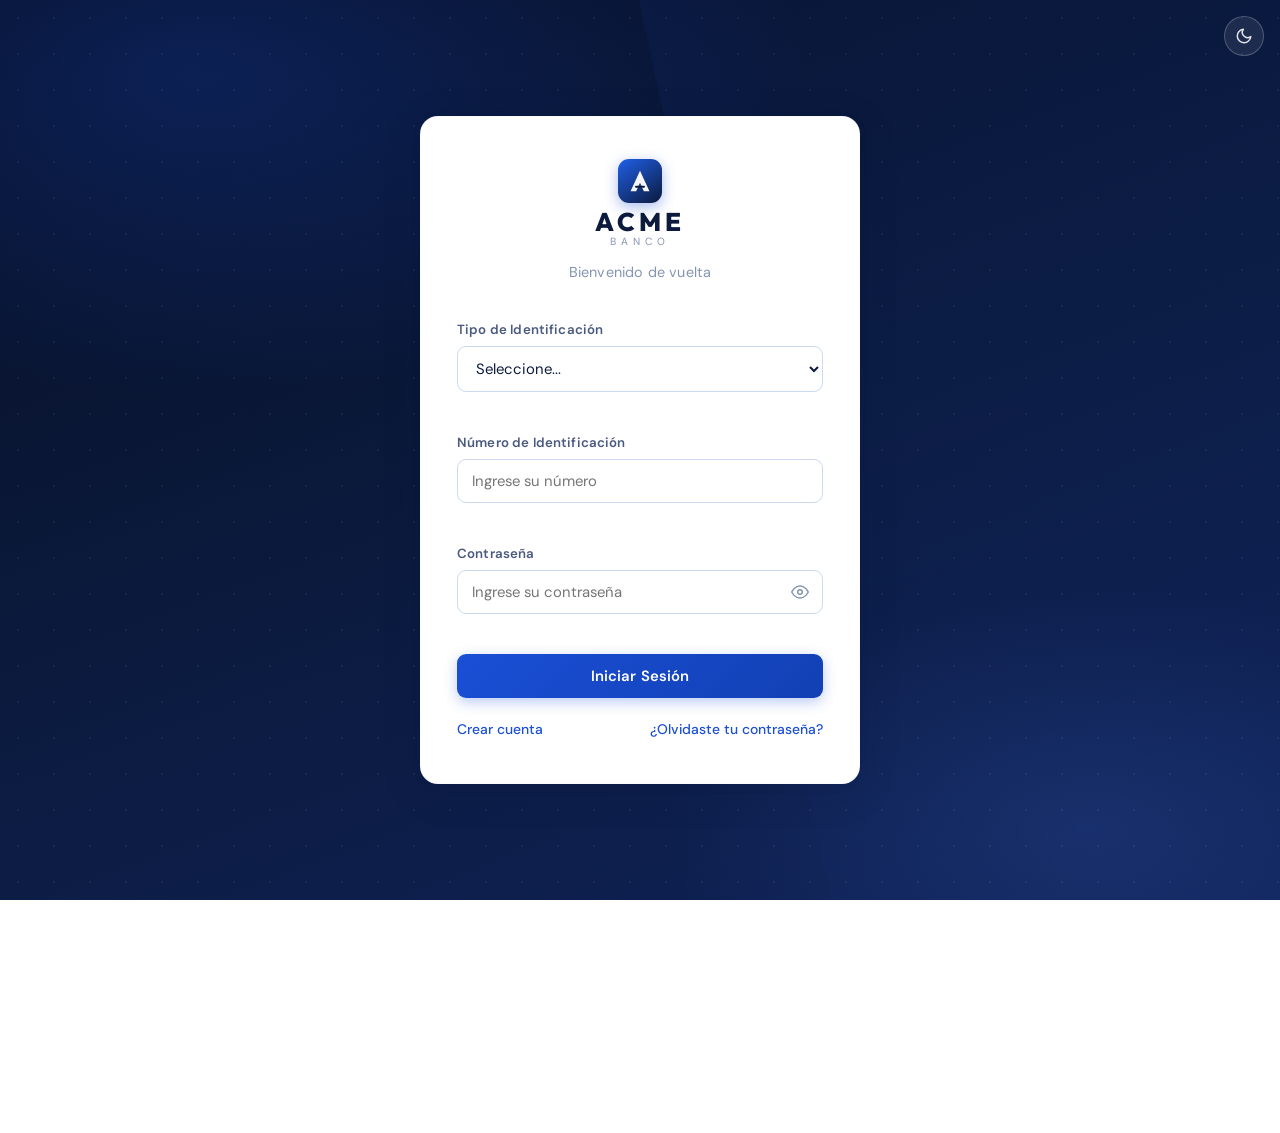
==== commit 40b66d1c: "feat: :white_check_mark: funtionsTested" ====
--- a/index.html
+++ b/index.html
@@ -6,7 +6,7 @@
     <title>Banco Acme - Inicio de Sesión</title>
 
     <!-- Aplicar el tema ANTES de que se muestre la página,
-         para evitar que el usuario vea un "parpadeo" de colores incorrectos -->
+         para evitar que el usuario vaea un "parpadeo" de colores incorrectos -->
     <script>
         var temaGuardado = localStorage.getItem("acmebank_tema");
         if (temaGuardado === "dark") {
@@ -32,13 +32,13 @@
             <!-- Logo y título -->
             <div class="auth-header">
                 <div class="logo">
-                    <div class="logo-icon">A</div>
-                    <span class="logo-text">Banco Acme</span>
+                    <div class="logo-icon"><svg viewBox="0 0 24 28" fill="none" xmlns="http://www.w3.org/2000/svg"><path d="M12 2L23 26H16.5L12 16L7.5 26H1L12 2Z" fill="white" opacity="0.96"/><rect x="6.5" y="19.5" width="11" height="2.5" rx="0.5" fill="#0b1a3d"/></svg></div>
+                    <div class="logo-brand-block"><span class="logo-brand-main">ACME</span><span class="logo-brand-sub">BANCO</span></div>
                 </div>
                 <p class="auth-subtitle">Bienvenido de vuelta</p>
             </div>
 
-            <!-- Formulario de login -->
+            <!-- Formulario de login --->
             <div id="loginForm">
                 <div class="form-group">
                     <label for="tipoId">Tipo de Identificación</label>
@@ -91,4 +91,4 @@
     <script src="js/utils.js"></script>
     <script src="js/auth.js"></script>
 </body>
-</html>
+</html>
--- a/css/styles.css
+++ b/css/styles.css
@@ -1,88 +1,79 @@
 /* ==============================
-   VARIABLES CSS
-   Aquí definimos los colores y valores
-   que usaremos en toda la página
+   VARIABLES CSS — ACME BANCO
    ============================== */
 :root {
-    /* --- Colores de marca (no cambian con el tema) --- */
-    --azul-primario: #1a56db;
-    --azul-hover: #1648b8;
-    --verde: #16a34a;
-    --rojo: #dc2626;
-
-    /* --- Variables semánticas (MODO CLARO por defecto) ---
-       Estas sí cambian cuando activamos el modo oscuro */
-    --bg-body: #f8fafc;
-    --bg-surface: #ffffff;
-    --bg-surface-2: #f1f5f9;
-    --bg-input: #ffffff;
-    --bg-hover: #f1f5f9;
-    --bg-active: #e8f0fe;
-    --bg-active-text: #1a56db;
-
-    --text-primary: #1e293b;
-    --text-secondary: #334155;
-    --text-muted: #94a3b8;
-    --text-label: #475569;
-
-    --border-color: #e2e8f0;
-    --border-input: #e2e8f0;
-    --border-focus: rgba(26, 86, 219, 0.15);
-
-    --rojo-suave: #fef2f2;
-    --verde-suave: #f0fdf4;
-    --azul-suave: #e8f0fe;
-
-    --sombra: 0 1px 3px rgba(0,0,0,0.07), 0 4px 12px rgba(0,0,0,0.04);
-    --sombra-lg: 0 8px 30px rgba(0,0,0,0.10), 0 2px 8px rgba(0,0,0,0.06);
-
-    --radio: 12px;
-    --radio-sm: 8px;
-    --transicion: 0.2s ease;
-}
-
-/* ==============================
-   MODO OSCURO
-   Cuando el <html> tiene data-theme="dark",
-   reemplazamos las variables por colores oscuros
-   ============================== */
+    --azul-primario: #1a4fd6;
+    --azul-hover:    #1440b8;
+    --azul-claro:    #4a7fe8;
+    --navy-deep:     #0b1a3d;
+    --verde:         #16a34a;
+    --rojo:          #dc2626;
+
+    --bg-body:       #f0f4fa;
+    --bg-surface:    #ffffff;
+    --bg-surface-2:  #f4f7fc;
+    --bg-input:      #ffffff;
+    --bg-hover:      #eef2fb;
+    --bg-active:     #dde8ff;
+    --bg-active-text:#1a4fd6;
+
+    --text-primary:  #0b1a3d;
+    --text-secondary:#1e3260;
+    --text-muted:    #8494b4;
+    --text-label:    #4a5a80;
+
+    --border-color:  #d8e2f4;
+    --border-input:  #cdd9f0;
+    --border-focus:  rgba(26, 79, 214, 0.18);
+
+    --rojo-suave:    #fef2f2;
+    --verde-suave:   #f0fdf4;
+    --azul-suave:    #dde8ff;
+
+    --sombra:        0 1px 4px rgba(11,26,61,0.07), 0 4px 16px rgba(11,26,61,0.05);
+    --sombra-lg:     0 8px 40px rgba(11,26,61,0.14), 0 2px 10px rgba(11,26,61,0.08);
+    --sombra-card:   0 24px 64px rgba(11,26,61,0.36), 0 4px 20px rgba(26,79,214,0.18);
+
+    --radio:         14px;
+    --radio-sm:      9px;
+    --transicion:    0.2s ease;
+}
+
 [data-theme="dark"] {
-    --bg-body: #0f172a;
-    --bg-surface: #1e293b;
-    --bg-surface-2: #263447;
-    --bg-input: #1e2d42;
-    --bg-hover: #2d3f57;
-    --bg-active: #1a2f50;
-    --bg-active-text: #60a5fa;
-
-    --text-primary: #e2e8f0;
-    --text-secondary: #cbd5e1;
-    --text-muted: #64748b;
-    --text-label: #94a3b8;
-
-    --border-color: #334155;
-    --border-input: #334155;
-    --border-focus: rgba(96, 165, 250, 0.2);
-
-    --rojo-suave: #3b1515;
-    --verde-suave: #0f2d1a;
-    --azul-suave: #1a2f50;
-
-    --sombra: 0 1px 3px rgba(0,0,0,0.3), 0 4px 12px rgba(0,0,0,0.2);
-    --sombra-lg: 0 8px 30px rgba(0,0,0,0.4), 0 2px 8px rgba(0,0,0,0.3);
+    --bg-body:       #080f23;
+    --bg-surface:    #111c38;
+    --bg-surface-2:  #172040;
+    --bg-input:      #131f42;
+    --bg-hover:      #1e2d58;
+    --bg-active:     #162a5c;
+    --bg-active-text:#6b9cf8;
+
+    --text-primary:  #e4ecff;
+    --text-secondary:#c0ccec;
+    --text-muted:    #566080;
+    --text-label:    #8a9dc0;
+
+    --border-color:  #1e2d58;
+    --border-input:  #223060;
+    --border-focus:  rgba(107, 156, 248, 0.22);
+
+    --rojo-suave:    #3a1212;
+    --verde-suave:   #0c2418;
+    --azul-suave:    #162a5c;
+
+    --sombra:        0 1px 4px rgba(0,0,0,0.35), 0 4px 16px rgba(0,0,0,0.25);
+    --sombra-lg:     0 8px 40px rgba(0,0,0,0.5), 0 2px 10px rgba(0,0,0,0.3);
+    --sombra-card:   0 24px 64px rgba(0,0,0,0.6), 0 4px 20px rgba(26,79,214,0.2);
 
     --verde: #22c55e;
-    --rojo: #f87171;
-}
-
-/* ==============================
-   RESET Y BASE
-   Eliminamos márgenes/rellenos por defecto
-   ============================== */
-*, *::before, *::after {
-    margin: 0;
-    padding: 0;
-    box-sizing: border-box;
+    --rojo:  #f87171;
+}
+
+*, *::before, *::after { margin: 0; padding: 0; box-sizing: border-box; }
+/* solucion al problema del responsive arreglado */
+html, body {
+    max-width: 100%;
+    overflow-x: hidden;
 }
 
 body {
@@ -101,7 +92,7 @@
 }
 
 /* ==============================
-   LOGO
+   LOGO — ACME BANCO
    ============================== */
 .logo {
     display: flex;
@@ -109,48 +100,49 @@
     gap: 10px;
 }
 
-/* El icono cuadrado con la "A" */
 .logo-icon {
     width: 44px;
     height: 44px;
-    background: linear-gradient(135deg, var(--azul-primario), #3b82f6);
+    background: linear-gradient(145deg, #2060e8 0%, #0b1a3d 100%);
     color: #ffffff;
-    border-radius: 10px;
+    border-radius: 11px;
     display: flex;
     align-items: center;
     justify-content: center;
-    font-family: 'Outfit', sans-serif;
-    font-weight: 700;
-    font-size: 1.3rem;
     flex-shrink: 0;
-    box-shadow: 0 4px 12px rgba(26,86,219,0.35);
-}
+    box-shadow: 0 4px 14px rgba(26,79,214,0.38);
+    overflow: hidden;
+}
+
+.logo-icon svg { width: 24px; height: 24px; }
 
 .logo-icon--sm {
     width: 36px;
     height: 36px;
-    font-size: 1rem;
-}
+    border-radius: 9px;
+    box-shadow: 0 3px 10px rgba(26,79,214,0.3);
+}
+
+.logo-icon--sm svg { width: 19px; height: 19px; }
 
 .logo-text {
     font-family: 'Outfit', sans-serif;
     font-weight: 700;
-    font-size: 1.3rem;
-    color: var(--text-primary);
-}
-
-/* ==============================
-   BOTÓN DE TEMA (Claro / Oscuro)
-   Botón circular flotante en las páginas de auth
-   y en el header del dashboard
+    font-size: 1.25rem;
+    letter-spacing: 0.5px;
+    color: var(--text-primary);
+}
+
+/* ==============================
+   BOTÓN DE TEMA
    ============================== */
 .theme-toggle {
     width: 40px;
     height: 40px;
     border-radius: 50%;
-    border: 1.5px solid rgba(255,255,255,0.25);
-    background: rgba(255,255,255,0.1);
-    color: rgba(255,255,255,0.9);
+    border: 1.5px solid rgba(255,255,255,0.22);
+    background: rgba(255,255,255,0.08);
+    color: rgba(255,255,255,0.88);
     cursor: pointer;
     display: flex;
     align-items: center;
@@ -160,11 +152,10 @@
 }
 
 .theme-toggle:hover {
-    background: rgba(255,255,255,0.2);
-    transform: scale(1.05);
-}
-
-/* Versión del botón para el dashboard (fondo claro) */
+    background: rgba(255,255,255,0.18);
+    transform: scale(1.06);
+}
+
 .theme-toggle--dash {
     border-color: var(--border-color);
     background: var(--bg-surface);
@@ -178,7 +169,6 @@
 
 /* ==============================
    PÁGINAS DE AUTENTICACIÓN
-   (index.html, registro.html, recuperar.html)
    ============================== */
 .page-auth {
     display: flex;
@@ -186,11 +176,37 @@
     justify-content: center;
     min-height: 100vh;
     padding: 20px;
-    background: linear-gradient(145deg, #0a1628 0%, #162544 50%, #1a3a6b 100%);
     position: relative;
-}
-
-/* Botón de tema en páginas de auth: fijo arriba a la derecha */
+    overflow-x: hidden;
+    background:
+        radial-gradient(ellipse 80% 60% at 15% 8%, rgba(26,79,214,0.25) 0%, transparent 60%),
+        radial-gradient(ellipse 55% 45% at 85% 92%, rgba(74,127,232,0.16) 0%, transparent 60%),
+        linear-gradient(160deg, #060e24 0%, #0b1a3d 50%, #0f2258 100%);
+}
+
+/* Grilla de puntos */
+.page-auth::before {
+    content: '';
+    position: absolute;
+    inset: 0;
+    background-image: radial-gradient(circle, rgba(255,255,255,0.05) 1px, transparent 1px);
+    background-size: 36px 36px;
+    pointer-events: none;
+}
+
+/* Franja diagonal de brillo */
+.page-auth::after {
+    content: '';
+    position: absolute;
+    top: -20%;
+    right: -8%;
+    width: 50%;
+    height: 140%;
+    background: linear-gradient(to bottom, rgba(26,79,214,0.08) 0%, transparent 100%);
+    transform: rotate(-12deg);
+    pointer-events: none;
+}
+
 .page-auth .theme-toggle {
     position: fixed;
     top: 16px;
@@ -201,50 +217,85 @@
 .auth-container {
     width: 100%;
     max-width: 440px;
-    animation: fadeIn 0.4s ease;
+    animation: fadeIn 0.45s ease;
+    position: relative;
+    z-index: 1;
 }
 
 .auth-card {
     background: var(--bg-surface);
-    border-radius: var(--radio);
-    padding: 40px 32px;
+    border-radius: 18px;
+    padding: 42px 36px;
     box-shadow: var(--sombra-lg);
+    border: 1px solid rgba(200,216,255,0.12);
     transition: background var(--transicion);
 }
 
-.auth-card--wide {
-    max-width: 720px;
-}
-
-.auth-container:has(.auth-card--wide) {
-    max-width: 720px;
-}
+[data-theme="dark"] .auth-card {
+    border-color: rgba(255,255,255,0.04);
+}
+
+.auth-card--wide { max-width: 720px; }
+
+.auth-container:has(.auth-card--wide) { max-width: 720px; }
 
 .auth-header {
     text-align: center;
-    margin-bottom: 32px;
+    margin-bottom: 34px;
 }
 
 .auth-header .logo {
     justify-content: center;
-    margin-bottom: 12px;
+    margin-bottom: 14px;
+    flex-direction: column;
+    gap: 6px;
+}
+
+/* Logo text block: ACME sobre BANCO */
+.auth-header .logo-brand-block {
+    display: flex;
+    flex-direction: column;
+    align-items: center;
+    line-height: 1;
+    gap: 2px;
+}
+
+.auth-header .logo-brand-main {
+    font-family: 'Outfit', sans-serif;
+    font-weight: 800;
+    font-size: 1.6rem;
+    letter-spacing: 4px;
+    color: var(--text-primary);
+    text-transform: uppercase;
+}
+
+.auth-header .logo-brand-sub {
+    font-family: 'DM Sans', sans-serif;
+    font-weight: 400;
+    font-size: 0.65rem;
+    letter-spacing: 5px;
+    color: var(--text-muted);
+    text-transform: uppercase;
 }
 
 .auth-subtitle {
     color: var(--text-muted);
-    font-size: 0.95rem;
+    font-size: 0.9rem;
+    letter-spacing: 0.2px;
+    margin-top: 6px;
 }
 
 .auth-links {
     display: flex;
     justify-content: space-between;
     margin-top: 20px;
-    font-size: 0.88rem;
+    font-size: 0.87rem;
 }
 
 .auth-links a {
     color: var(--azul-primario);
     text-decoration: none;
+    font-weight: 500;
     transition: color var(--transicion);
 }
 
@@ -256,16 +307,15 @@
 /* ==============================
    FORMULARIOS
    ============================== */
-.form-group {
-    margin-bottom: 18px;
-}
+.form-group { margin-bottom: 18px; }
 
 .form-group label {
     display: block;
-    font-size: 0.88rem;
-    font-weight: 500;
+    font-size: 0.83rem;
+    font-weight: 600;
     color: var(--text-label);
     margin-bottom: 6px;
+    letter-spacing: 0.15px;
 }
 
 .form-group input,
@@ -274,7 +324,7 @@
     padding: 11px 14px;
     border: 1.5px solid var(--border-input);
     border-radius: var(--radio-sm);
-    font-size: 0.95rem;
+    font-size: 0.93rem;
     font-family: 'DM Sans', sans-serif;
     color: var(--text-primary);
     background: var(--bg-input);
@@ -289,20 +339,12 @@
 }
 
 .form-group input.input-error,
-.form-group select.input-error {
-    border-color: var(--rojo);
-}
-
-/* Wrapper del campo de contraseña */
-.password-wrapper {
-    position: relative;
-}
-
-.password-wrapper input {
-    padding-right: 44px;
-}
-
-/* Botón ojo para mostrar/ocultar contraseña */
+.form-group select.input-error { border-color: var(--rojo); }
+
+.password-wrapper { position: relative; }
+
+.password-wrapper input { padding-right: 44px; }
+
 .toggle-pass {
     position: absolute;
     right: 10px;
@@ -319,20 +361,16 @@
     transition: color var(--transicion);
 }
 
-.toggle-pass:hover {
-    color: var(--text-label);
-}
-
-/* Mensaje de error debajo del campo */
+.toggle-pass:hover { color: var(--text-label); }
+
 .error-msg {
     display: block;
     color: var(--rojo);
-    font-size: 0.8rem;
+    font-size: 0.78rem;
     margin-top: 4px;
     min-height: 18px;
 }
 
-/* Grid de dos columnas para formularios anchos */
 .form-grid {
     display: grid;
     grid-template-columns: 1fr 1fr;
@@ -351,30 +389,31 @@
     border: none;
     border-radius: var(--radio-sm);
     font-family: 'DM Sans', sans-serif;
-    font-size: 0.95rem;
+    font-size: 0.93rem;
     font-weight: 600;
     cursor: pointer;
     transition: all var(--transicion);
     text-decoration: none;
-}
-
-/* Botón azul principal */
+    letter-spacing: 0.1px;
+}
+
 .btn-primary {
-    background: var(--azul-primario);
+    background: linear-gradient(135deg, #1a4fd6 0%, #1240b4 100%);
     color: #ffffff;
     width: 100%;
+    box-shadow: 0 4px 14px rgba(26,79,214,0.3);
 }
 
 .btn-primary:hover {
-    background: var(--azul-hover);
+    background: linear-gradient(135deg, #1648ca 0%, #1039a4 100%);
     transform: translateY(-1px);
-    box-shadow: 0 4px 12px rgba(26,86,219,0.3);
-}
-
-/* Botón secundario (gris) */
+    box-shadow: 0 6px 20px rgba(26,79,214,0.4);
+}
+
 .btn-secondary {
     background: var(--bg-surface-2);
     color: var(--text-label);
+    border: 1.5px solid var(--border-color);
 }
 
 .btn-secondary:hover {
@@ -382,26 +421,22 @@
     color: var(--text-primary);
 }
 
-/* Botón con solo borde */
 .btn-outline {
     background: transparent;
     color: var(--azul-primario);
     border: 1.5px solid var(--azul-primario);
     padding: 8px 16px;
-    font-size: 0.88rem;
-}
-
-.btn-outline:hover {
-    background: var(--azul-suave);
-}
-
-/* Botón de volver (con flecha) */
+    font-size: 0.87rem;
+}
+
+.btn-outline:hover { background: var(--azul-suave); }
+
 .btn-volver {
     background: var(--bg-surface-2);
     color: var(--text-label);
     border: 1.5px solid var(--border-color);
     padding: 9px 18px;
-    font-size: 0.88rem;
+    font-size: 0.87rem;
     width: auto;
 }
 
@@ -410,16 +445,13 @@
     color: var(--text-primary);
 }
 
-/* Grupo de botones lado a lado */
 .btn-group {
     display: flex;
     gap: 12px;
     margin-top: 8px;
 }
 
-.btn-group .btn {
-    flex: 1;
-}
+.btn-group .btn { flex: 1; }
 
 /* ==============================
    ALERTAS / MENSAJES
@@ -427,7 +459,7 @@
 .alert {
     padding: 12px 16px;
     border-radius: var(--radio-sm);
-    font-size: 0.9rem;
+    font-size: 0.88rem;
     margin-top: 16px;
     text-align: center;
 }
@@ -444,7 +476,6 @@
     border: 1px solid rgba(22,163,74,0.2);
 }
 
-/* Texto informativo gris */
 .info-text {
     color: var(--text-muted);
     font-size: 0.9rem;
@@ -453,15 +484,13 @@
 }
 
 /* ==============================
-   RESUMEN DE REGISTRO EXITOSO
-   (registro.html - después de crear cuenta)
+   RESUMEN REGISTRO EXITOSO
    ============================== */
 .resumen-card {
     text-align: center;
     padding: 20px 0;
 }
 
-/* Icono de check grande */
 .resumen-icon {
     width: 64px;
     height: 64px;
@@ -494,9 +523,7 @@
     font-size: 0.9rem;
 }
 
-.resumen-datos p:last-child {
-    border-bottom: none;
-}
+.resumen-datos p:last-child { border-bottom: none; }
 
 /* ==============================
    LAYOUT DEL DASHBOARD
@@ -508,7 +535,7 @@
     transition: background var(--transicion);
 }
 
-/* --- Sidebar (menú lateral) --- */
+/* --- Sidebar --- */
 .sidebar {
     width: 260px;
     background: var(--bg-surface);
@@ -516,29 +543,25 @@
     display: flex;
     flex-direction: column;
     position: fixed;
-    top: 0;
-    left: 0;
-    bottom: 0;
+    top: 0; left: 0; bottom: 0;
     z-index: 100;
     transition: transform 0.3s ease, background var(--transicion), border-color var(--transicion);
 }
 
 .sidebar-header {
-    padding: 20px 20px 16px;
+    padding: 22px 20px 18px;
     border-bottom: 1px solid var(--border-color);
 }
 
-/* Lista de botones de navegación */
 .sidebar-nav {
     flex: 1;
-    padding: 12px;
+    padding: 12px 10px;
     display: flex;
     flex-direction: column;
-    gap: 4px;
+    gap: 3px;
     overflow-y: auto;
 }
 
-/* Cada ítem del menú */
 .nav-item {
     display: flex;
     align-items: center;
@@ -549,7 +572,7 @@
     border-radius: var(--radio-sm);
     background: transparent;
     font-family: 'DM Sans', sans-serif;
-    font-size: 0.92rem;
+    font-size: 0.9rem;
     font-weight: 500;
     color: var(--text-label);
     cursor: pointer;
@@ -562,25 +585,19 @@
     color: var(--text-primary);
 }
 
-/* Ítem activo (sección actual) */
 .nav-item.active {
     background: var(--bg-active);
     color: var(--bg-active-text);
     font-weight: 600;
 }
 
-/* Ítem de cerrar sesión (rojo) */
-.nav-item--danger {
-    color: var(--rojo);
-    margin-top: auto;
-}
+.nav-item--danger { color: var(--rojo); margin-top: auto; }
 
 .nav-item--danger:hover {
     background: var(--rojo-suave);
     color: var(--rojo);
 }
 
-/* Contenedor del ícono en el nav */
 .nav-icon {
     width: 22px;
     display: flex;
@@ -589,7 +606,6 @@
     flex-shrink: 0;
 }
 
-/* Pie del sidebar: nombre del usuario + exportar/importar */
 .sidebar-footer {
     padding: 16px 20px;
     border-top: 1px solid var(--border-color);
@@ -605,11 +621,7 @@
     text-overflow: ellipsis;
 }
 
-/* Botones de exportar/importar en el sidebar */
-.sidebar-data-actions {
-    display: flex;
-    gap: 8px;
-}
+.sidebar-data-actions { display: flex; gap: 8px; }
 
 .btn-data-action {
     flex: 1;
@@ -638,14 +650,12 @@
 }
 
 /* ==============================
-   BOTÓN MENÚ MÓVIL (hamburguesa)
-   Solo visible en pantallas pequeñas
+   BOTÓN MENÚ MÓVIL
    ============================== */
 .menu-toggle {
     display: none;
     position: fixed;
-    top: 14px;
-    left: 14px;
+    top: 14px; left: 14px;
     z-index: 200;
     background: var(--bg-surface);
     border: 1px solid var(--border-color);
@@ -659,7 +669,7 @@
 }
 
 /* ==============================
-   CONTENIDO PRINCIPAL DEL DASHBOARD
+   CONTENIDO PRINCIPAL
    ============================== */
 .main-content {
     flex: 1;
@@ -668,12 +678,11 @@
     max-width: 960px;
 }
 
-/* Header: título + fecha + botón tema */
 .dash-header {
     display: flex;
     justify-content: space-between;
     align-items: center;
-    margin-bottom: 28px;
+    margin-bottom: 32px;
 }
 
 .dash-header-left {
@@ -684,174 +693,219 @@
 
 .dash-header h1 {
     font-size: 1.6rem;
+    letter-spacing: -0.3px;
 }
 
 .dash-fecha {
     color: var(--text-muted);
-    font-size: 0.88rem;
-}
-
-/* ==============================
-   TARJETA DE CUENTA (Estilo AmEx)
-   Diseñada para verse como una tarjeta bancaria real
+    font-size: 0.87rem;
+}
+
+/* ==============================
+   TARJETA DE CUENTA — ACME BANCO
+   Rediseñada con imagen de marca
    ============================== */
 .cuenta-card {
-    /* Gradiente oscuro tipo American Express */
-    background: linear-gradient(140deg, #0a1628 0%, #1c3a6e 55%, #0d2451 100%);
-    border-radius: 20px;
-    padding: 28px 32px;
+    background: linear-gradient(145deg, #091426 0%, #122056 38%, #0e1b4d 68%, #091426 100%);
+    border-radius: 22px;
+    padding: 26px 30px 24px;
     color: #ffffff;
-    box-shadow: 0 20px 60px rgba(0,0,0,0.4), 0 4px 20px rgba(26,86,219,0.15);
+    box-shadow: var(--sombra-card);
     position: relative;
     overflow: hidden;
     max-width: 480px;
-}
-
-/* Círculo decorativo arriba a la derecha */
+    aspect-ratio: 1.586 / 1;
+    display: flex;
+    flex-direction: column;
+    justify-content: space-between;
+}
+
+/* Etiqueta "Credit / Debit" */
 .cuenta-card::before {
-    content: '';
+    content: 'Credit / Debit';
     position: absolute;
-    top: -100px;
-    right: -100px;
-    width: 300px;
-    height: 300px;
-    border-radius: 50%;
-    background: radial-gradient(circle, rgba(255,255,255,0.07) 0%, transparent 70%);
+    top: 20px;
+    right: 24px;
+    font-family: 'DM Sans', sans-serif;
+    font-size: 0.62rem;
+    font-weight: 500;
+    letter-spacing: 1px;
+    color: rgba(255,255,255,0.38);
+    text-transform: uppercase;
     pointer-events: none;
-}
-
-/* Círculo decorativo abajo a la izquierda */
+    z-index: 2;
+}
+
+/* Halo de luz superior */
 .cuenta-card::after {
     content: '';
     position: absolute;
-    bottom: -80px;
-    left: -60px;
-    width: 220px;
-    height: 220px;
+    top: -120px;
+    left: -80px;
+    width: 340px;
+    height: 340px;
     border-radius: 50%;
-    background: rgba(26, 86, 219, 0.15);
+    background: radial-gradient(circle, rgba(74,127,232,0.2) 0%, transparent 65%);
     pointer-events: none;
 }
 
-/* Header de la tarjeta: logo del banco + estado */
+/* Líneas holográficas decorativas */
+.cuenta-card__bg-lines {
+    position: absolute;
+    inset: 0;
+    background: repeating-linear-gradient(
+        -55deg,
+        transparent,
+        transparent 28px,
+        rgba(255,255,255,0.016) 28px,
+        rgba(255,255,255,0.016) 29px
+    );
+    border-radius: 22px;
+    pointer-events: none;
+    z-index: 0;
+}
+
+/* Header de la tarjeta */
 .cuenta-card__header {
     display: flex;
     justify-content: space-between;
-    align-items: center;
-    margin-bottom: 24px;
+    align-items: flex-start;
     position: relative;
     z-index: 1;
 }
 
-/* Logo del banco dentro de la tarjeta */
 .cuenta-bank-logo {
     display: flex;
     align-items: center;
-    gap: 8px;
+    gap: 9px;
+}
+
+/* Ícono A dentro de la tarjeta */
+.cuenta-bank-logo .logo-icon--sm {
+    background: rgba(255,255,255,0.1);
+    border: 1px solid rgba(255,255,255,0.2);
+    box-shadow: none;
+}
+
+/* Bloque ACME / BANCO en la tarjeta */
+.cuenta-bank-name-block {
+    display: flex;
+    flex-direction: column;
+    line-height: 1.15;
 }
 
 .cuenta-bank-name {
     font-family: 'Outfit', sans-serif;
-    font-weight: 700;
-    font-size: 0.85rem;
-    letter-spacing: 2px;
-    color: rgba(255,255,255,0.9);
+    font-weight: 800;
+    font-size: 1rem;
+    letter-spacing: 4px;
+    color: #ffffff;
     text-transform: uppercase;
 }
 
-/* Indicador "Activa" con punto verde */
+.cuenta-bank-sub {
+    font-family: 'DM Sans', sans-serif;
+    font-size: 0.55rem;
+    font-weight: 400;
+    letter-spacing: 4.5px;
+    color: rgba(255,255,255,0.45);
+    text-transform: uppercase;
+}
+
 .cuenta-estado {
     display: flex;
     align-items: center;
     gap: 6px;
-    font-size: 0.82rem;
-    color: rgba(255,255,255,0.85);
+    font-size: 0.72rem;
+    color: rgba(255,255,255,0.65);
+    margin-top: 2px;
 }
 
 .estado-dot {
     width: 8px;
     height: 8px;
+    min-width: 8px;
+    min-height: 8px;
     border-radius: 50%;
     background: #4ade80;
-    box-shadow: 0 0 0 3px rgba(74,222,128,0.25);
+    box-shadow: 0 0 0 3px rgba(74,222,128,0.22);
     flex-shrink: 0;
 }
 
-/* Cuerpo de la tarjeta: chip + número + saldo */
+/* Cuerpo de la tarjeta */
 .cuenta-card__body {
     position: relative;
     z-index: 1;
-    margin-bottom: 22px;
-}
-
-/* Chip EMV dorado (el cuadradito de las tarjetas) */
+    flex: 1;
+    display: flex;
+    flex-direction: column;
+    justify-content: center;
+    padding: 4px 0;
+}
+
+/* Chip EMV dorado */
 .cuenta-chip {
-    width: 44px;
-    height: 34px;
-    background: linear-gradient(135deg, #c8a84b 0%, #e8cc6d 40%, #a0832e 100%);
-    border-radius: 6px;
-    margin-bottom: 18px;
+    width: 40px;
+    height: 30px;
+    background: linear-gradient(135deg, #c8a84b 0%, #e8cc6d 42%, #a0832e 100%);
+    border-radius: 5px;
+    margin-bottom: 14px;
     position: relative;
     overflow: hidden;
 }
 
-/* Líneas horizontales del chip */
 .cuenta-chip::before {
     content: '';
     position: absolute;
-    top: 50%;
-    left: 0;
-    right: 0;
+    top: 50%; left: 0; right: 0;
     height: 1px;
-    background: rgba(0,0,0,0.2);
+    background: rgba(0,0,0,0.18);
     transform: translateY(-50%);
 }
 
-/* Línea vertical del chip */
 .cuenta-chip::after {
     content: '';
     position: absolute;
-    left: 50%;
-    top: 0;
-    bottom: 0;
+    left: 50%; top: 0; bottom: 0;
     width: 1px;
-    background: rgba(0,0,0,0.2);
+    background: rgba(0,0,0,0.18);
     transform: translateX(-50%);
 }
 
 /* Número de cuenta */
 .cuenta-numero {
     font-family: 'Outfit', monospace;
-    font-size: 1.3rem;
-    letter-spacing: 4px;
-    margin-bottom: 18px;
-    opacity: 0.95;
+    font-size: 1.18rem;
+    letter-spacing: 3px;
+    margin-bottom: 10px;
+    opacity: 0.94;
     text-shadow: 0 1px 3px rgba(0,0,0,0.3);
+    word-spacing: 4px;
 }
 
 .cuenta-saldo-label {
-    font-size: 0.72rem;
+    font-size: 0.66rem;
     text-transform: uppercase;
-    letter-spacing: 1.2px;
-    opacity: 0.6;
-    margin-bottom: 4px;
-}
-
-/* Saldo grande */
+    letter-spacing: 1.5px;
+    opacity: 0.45;
+    margin-bottom: 3px;
+}
+
 .cuenta-saldo {
     font-family: 'Outfit', sans-serif;
-    font-size: 2rem;
+    font-size: 1.9rem;
     font-weight: 700;
-    text-shadow: 0 2px 4px rgba(0,0,0,0.2);
-}
-
-/* Pie de la tarjeta: titular + fecha + tipo */
+    text-shadow: 0 2px 6px rgba(0,0,0,0.22);
+    letter-spacing: -0.5px;
+}
+
+/* Pie de la tarjeta */
 .cuenta-card__footer {
     display: flex;
     justify-content: space-between;
     align-items: flex-end;
-    padding-top: 18px;
-    border-top: 1px solid rgba(255,255,255,0.12);
+    padding-top: 14px;
+    border-top: 1px solid rgba(255,255,255,0.1);
     position: relative;
     z-index: 1;
     gap: 12px;
@@ -864,29 +918,32 @@
 }
 
 .cuenta-footer-label {
-    font-size: 0.68rem;
+    font-size: 0.6rem;
     text-transform: uppercase;
-    letter-spacing: 0.8px;
-    opacity: 0.5;
+    letter-spacing: 1px;
+    opacity: 0.42;
 }
 
 .cuenta-card__footer p,
 .cuenta-card__footer span,
 .cuenta-card__footer strong {
-    font-size: 0.85rem;
+    font-size: 0.82rem;
     opacity: 0.9;
 }
 
-/* Badge "Ahorros" en la tarjeta */
+/* Badge tipo de cuenta — estilizado como logo de red de pago */
 .cuenta-badge {
-    background: rgba(255,255,255,0.12);
-    border: 1px solid rgba(255,255,255,0.2);
-    padding: 5px 12px;
+    background: rgba(255,255,255,0.08);
+    border: 1px solid rgba(255,255,255,0.18);
+    padding: 4px 12px;
     border-radius: 20px;
-    font-size: 0.75rem;
-    font-weight: 500;
-    letter-spacing: 0.3px;
+    font-family: 'Outfit', sans-serif;
+    font-size: 0.66rem;
+    font-weight: 700;
+    letter-spacing: 1.5px;
+    text-transform: uppercase;
     white-space: nowrap;
+    color: rgba(255,255,255,0.75);
 }
 
 /* ==============================
@@ -899,9 +956,7 @@
     margin-bottom: 20px;
 }
 
-.seccion-header h2 {
-    font-size: 1.2rem;
-}
+.seccion-header h2 { font-size: 1.2rem; }
 
 /* --- Tabla de transacciones --- */
 .tabla-container {
@@ -921,7 +976,7 @@
     background: var(--bg-surface-2);
     padding: 12px 16px;
     text-align: left;
-    font-size: 0.82rem;
+    font-size: 0.78rem;
     font-weight: 600;
     color: var(--text-label);
     text-transform: uppercase;
@@ -936,21 +991,13 @@
     color: var(--text-primary);
 }
 
-.tabla tr:hover td {
-    background: var(--bg-surface-2);
-}
-
-.valor-positivo {
-    color: var(--verde);
-    font-weight: 600;
-}
-
-.valor-negativo {
-    color: var(--rojo);
-    font-weight: 600;
-}
-
-/* --- Formulario de operación (consignar, retirar, etc.) --- */
+.tabla tr:hover td { background: var(--bg-surface-2); }
+
+.valor-positivo { color: var(--verde); font-weight: 600; }
+
+.valor-negativo { color: var(--rojo); font-weight: 600; }
+
+/* --- Formulario de operación --- */
 .form-operacion {
     background: var(--bg-surface);
     border-radius: var(--radio);
@@ -960,12 +1007,12 @@
     transition: background var(--transicion);
 }
 
-/* Resumen de datos de la cuenta arriba del formulario */
 .info-cuenta {
     background: var(--bg-surface-2);
     border-radius: var(--radio-sm);
     padding: 16px;
     margin-bottom: 20px;
+    border: 1px solid var(--border-color);
     transition: background var(--transicion);
 }
 
@@ -986,7 +1033,6 @@
     transition: background var(--transicion);
 }
 
-/* Título en verde del resumen */
 .success-title {
     color: var(--verde);
     margin-bottom: 16px;
@@ -1001,13 +1047,9 @@
     color: var(--text-primary);
 }
 
-.resumen-transaccion p:last-child {
-    border-bottom: none;
-}
-
-.resumen-transaccion .btn-outline {
-    margin-top: 16px;
-}
+.resumen-transaccion p:last-child { border-bottom: none; }
+
+.resumen-transaccion .btn-outline { margin-top: 16px; }
 
 /* ==============================
    CERTIFICADO BANCARIO
@@ -1018,7 +1060,6 @@
     gap: 16px;
 }
 
-/* Fila de botones debajo del certificado */
 .certificado-actions {
     display: flex;
     align-items: center;
@@ -1042,10 +1083,7 @@
     margin-bottom: 32px;
 }
 
-.certificado__header .logo {
-    justify-content: center;
-    margin-bottom: 4px;
-}
+.certificado__header .logo { justify-content: center; margin-bottom: 4px; }
 
 .certificado__header p {
     font-size: 0.85rem;
@@ -1104,7 +1142,7 @@
     height: 1px;
     background: var(--text-primary);
     margin: 0 auto 8px;
-    opacity: 0.4;
+    opacity: 0.35;
 }
 
 .certificado__footer p {
@@ -1116,123 +1154,94 @@
    ANIMACIONES
    ============================== */
 @keyframes fadeIn {
-    from { opacity: 0; transform: translateY(12px); }
+    from { opacity: 0; transform: translateY(14px); }
     to   { opacity: 1; transform: translateY(0); }
 }
 
-.seccion {
-    animation: fadeIn 0.3s ease;
-}
-
-/* ==============================
-   RESPONSIVE (pantallas pequeñas)
+.seccion { animation: fadeIn 0.3s ease; }
+
+/* ==============================
+   RESPONSIVE
    ============================== */
 @media (max-width: 768px) {
-    .form-grid {
-        grid-template-columns: 1fr;
+
+    /* Asegura que el body no tenga overflow horizontal */
+
+    body {
+        overflow-x: hidden;
     }
 
-    .auth-card {
-        padding: 28px 20px;
+    .page-auth {
+        overflow-x: hidden;
     }
 
-    /* En móvil el sidebar se oculta */
-    .sidebar {
-        transform: translateX(-100%);
+    /* Fix: evitar scroll horizontal por el botón de tema */
+    .page-auth .theme-toggle {
+        position: fixed;
+        top: 12px;
+        right: 12px;
+        width: 36px;
+        height: 36px;
     }
 
-    .sidebar.open {
-        transform: translateX(0);
+
+    /* ── Auth ── */
+    .auth-container {
+        max-width: 100%;
+        padding: 0 16px;
     }
-
-    .menu-toggle {
-        display: flex;
+    .auth-container:has(.auth-card--wide) { max-width: 100%; }
+    .auth-card--wide { max-width: 100%; }
+    .auth-card { padding: 30px 22px; }
+
+    /* ── Formularios ── */
+    .form-grid { grid-template-columns: 1fr; }
+    .form-group input,
+    .form-group select {
+        min-width: 0;
+        max-width: 100%;
     }
 
-    .main-content {
-        margin-left: 0;
-        padding: 20px 16px;
-        padding-top: 64px;
-    }
-
-    .dash-header {
-        flex-direction: column;
-        align-items: flex-start;
-        gap: 8px;
-    }
-
-    .dash-header h1 {
-        font-size: 1.3rem;
-    }
-
-    .cuenta-card {
-        padding: 20px 22px;
-    }
-
-    .cuenta-saldo {
-        font-size: 1.6rem;
-    }
-
-    .cuenta-card__footer {
-        flex-wrap: wrap;
-        gap: 10px;
-    }
-
-    .certificado {
-        padding: 24px 16px;
-    }
-
-    .seccion-header {
-        flex-direction: column;
-        gap: 12px;
-        align-items: flex-start;
-    }
-
-    .certificado-actions {
-        flex-wrap: wrap;
-    }
+    /* ── Sidebar ── */
+    .sidebar { transform: translateX(-100%); }
+    .sidebar.open { transform: translateX(0); }
+    .menu-toggle { display: flex; }
+
+    /* ── Dashboard — contenido principal ── */
+    .main-content { margin-left: 0; padding: 20px 16px; padding-top: 64px; max-width: 100%; }
+    .dash-header { flex-direction: column; align-items: flex-start; gap: 8px; }
+    .dash-header h1 { font-size: 1.3rem; }
+
+    /* ── Tabla de transacciones ── */
+    .tabla { min-width: 520px; }
+    .tabla th { padding: 10px 10px; font-size: 0.72rem; }
+    .tabla td { padding: 10px 10px; font-size: 0.83rem; white-space: nowrap; }
+
+    /* ── Tarjeta cuenta / Certificado ── */
+    .cuenta-card { padding: 20px 22px; aspect-ratio: auto; min-height: 220px; }
+    .cuanta-card__header { align-items: flex-start; }
+    .cuenta-card::before { top: 10px; right: 15px; font-size: 0.5rem; }
+    .cuenta-saldo { font-size: 1.6rem; }
+    .cuenta-card__footer { flex-wrap: wrap; gap: 10px; }
+    .certificado { padding: 24px 16px; }
+    .seccion-header { flex-direction: column; gap: 12px; align-items: flex-start; }
+    .certificado-actions { flex-wrap: wrap; }
 }
 
 @media (max-width: 480px) {
-    .auth-links {
-        flex-direction: column;
-        gap: 8px;
-        text-align: center;
-    }
-
-    .btn-group {
-        flex-direction: column;
-    }
-}
-
-/* ==============================
-   ESTILOS DE IMPRESIÓN
-   Cuando el usuario imprime, ocultamos
-   lo que no debe aparecer en el papel
+    .auth-links { flex-direction: column; gap: 8px; text-align: center; }
+    .btn-group { flex-direction: column; }
+}
+
+/* ==============================
+   IMPRESIÓN
    ============================== */
 @media print {
-    .sidebar,
-    .menu-toggle,
-    .btn,
-    .nav-item,
-    .dash-header,
-    .certificado-actions,
-    .theme-toggle {
+    .sidebar, .menu-toggle, .btn, .nav-item,
+    .dash-header, .certificado-actions, .theme-toggle {
         display: none !important;
     }
-
-    .main-content {
-        margin: 0;
-        padding: 0;
-    }
-
-    .seccion {
-        display: block !important;
-        box-shadow: none;
-    }
-
-    .certificado {
-        border: 1px solid #ccc;
-        box-shadow: none;
-    }
-}
+    .main-content { margin: 0; padding: 0; }
+    .seccion { display: block !important; box-shadow: none; }
+    .certificado { border: 1px solid #ccc; box-shadow: none; }
+}
